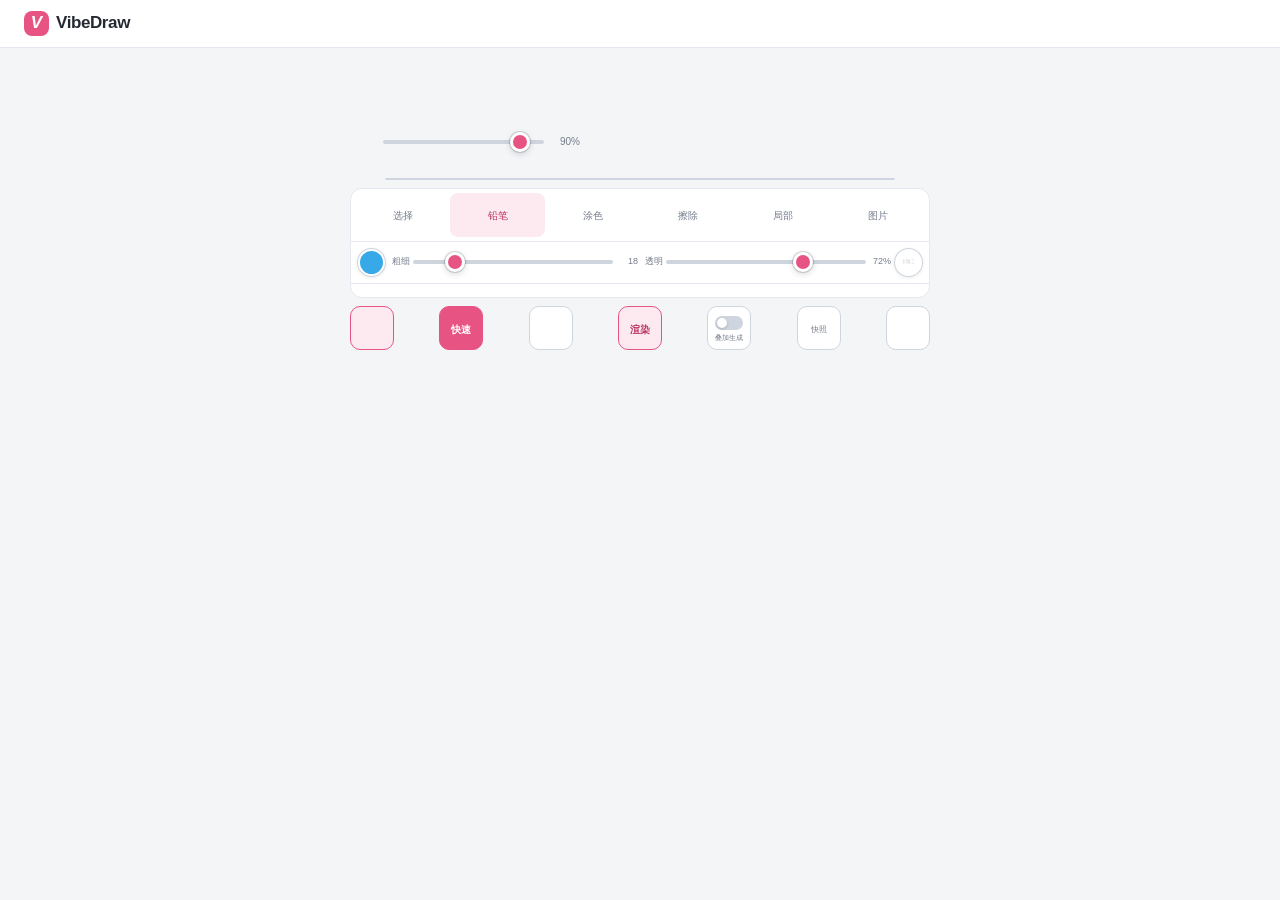
==== index.html @ f82d2ddd "Initial open source VibeDraw release" ====
<!doctype html>
<html lang="zh-CN" data-theme="light">
<head>
  <meta charset="utf-8">
  <meta name="viewport" content="width=device-width, initial-scale=1, viewport-fit=cover">
  <meta name="theme-color" content="#f4f5f7">
  <title>VibeDraw</title>
  <link rel="icon" href="data:,">
  <link rel="stylesheet" href="/__hermit/icons/fontawesome/css/all.min.css">
  <link rel="stylesheet" href="./styles/tokens.css">
  <link rel="stylesheet" href="./styles/base.css">
  <link rel="stylesheet" href="./styles/editor.css">
  <link rel="stylesheet" href="./styles/components.css">
</head>
<body>
  <svg class="filter-definitions" width="0" height="0" aria-hidden="true"><filter id="vibedraw-sharpen" x="-10%" y="-10%" width="120%" height="120%" color-interpolation-filters="sRGB"><feConvolveMatrix id="vibedraw-sharpen-matrix" order="3" kernelMatrix="0 0 0 0 1 0 0 0 0" divisor="1" preserveAlpha="true"></feConvolveMatrix></filter></svg>
  <div class="app-shell">
    <header class="topbar">
      <div class="brand"><span class="brand-mark">V</span><strong>VibeDraw</strong><small id="app-version"></small></div>
      <button class="icon-button" id="open-menu" type="button" aria-haspopup="true" aria-expanded="false" aria-controls="app-menu" data-zh="打开菜单" data-en="Open menu" data-i18n-attr="aria-label"><i class="fa-solid fa-bars" aria-hidden="true"></i></button>
      <div class="app-menu" id="app-menu" hidden>
        <button data-menu="new"><i class="fa-solid fa-plus"></i><span data-zh="新建作品" data-en="New artwork">新建作品</span></button>
        <div class="menu-divider"></div>
        <button data-menu="history"><i class="fa-solid fa-clock-rotate-left"></i><span data-zh="历史作品" data-en="Your artwork">历史作品</span><span class="menu-count" id="history-count">0</span></button>
        <button data-menu="models"><i class="fa-solid fa-cubes"></i><span data-zh="模型配置" data-en="Models">模型配置</span></button>
        <button data-menu="preferences"><i class="fa-solid fa-sliders"></i><span data-zh="软件设置" data-en="Preferences">软件设置</span></button>
        <div class="menu-divider"></div>
        <button data-menu="help"><i class="fa-solid fa-circle-question"></i><span data-zh="使用说明" data-en="How to draw">使用说明</span></button>
        <button data-menu="about"><i class="fa-solid fa-circle-info"></i><span data-zh="软件信息" data-en="About VibeDraw">软件信息</span></button>
      </div>
    </header>
    <main class="workspace">
      <div class="work-heading">
        <button class="work-name" id="rename-work"><span id="work-title"></span><i class="fa-solid fa-pen" aria-hidden="true"></i></button>
        <span class="save-state" id="save-state" role="status"></span>
        <button class="icon-button" id="work-settings" data-zh="作品设置" data-en="Artwork settings" data-i18n-attr="aria-label"><i class="fa-solid fa-gear"></i></button>
      </div>
      <section class="prompt-panel">
        <div class="prompt-readonly" id="prompt-display" role="text" tabindex="0" data-zh="画面描述，在作品设置中编辑" data-en="Image description, edit in Artwork settings" data-i18n-attr="aria-label"></div>
      </section>
      <section class="canvas-area" aria-label="Canvas">
        <div class="canvas-bar">
          <div class="result-opacity-control">
            <button class="result-visibility" id="result-visibility" type="button" aria-pressed="true" data-zh="隐藏成图" data-en="Hide result" data-i18n-attr="aria-label" data-help-zh="显示或隐藏 AI 成图层，不影响画布元素。" data-help-en="Show or hide the AI result layer without changing canvas elements."><i class="fa-solid fa-eye" aria-hidden="true"></i></button>
            <label for="result-opacity"><span class="sr-only" id="opacity-target-label">成图透明度</span><input id="result-opacity" type="range" min="0" max="100" value="90"><output id="result-opacity-value">90%</output></label>
          </div>
          <div class="canvas-actions">
            <button class="icon-button" id="canvas-fullscreen" aria-pressed="false" data-zh="全屏画布" data-en="Fullscreen canvas" data-i18n-attr="aria-label" data-help-zh="切换画布全屏，获得更大的绘制与选择空间。" data-help-en="Toggle fullscreen canvas for more drawing and selection space."><i class="fa-solid fa-expand"></i></button>
            <button class="icon-button" id="color-adjust" aria-expanded="false" aria-controls="color-adjust-panel" data-zh="调色" data-en="Color adjustments" data-i18n-attr="aria-label" data-help-zh="展开调色面板，实时调整成图的显示效果。" data-help-en="Open color adjustments to tune the displayed result live."><i class="fa-solid fa-palette"></i></button>
            <button class="icon-button" id="undo" disabled data-zh="撤销" data-en="Undo" data-i18n-attr="aria-label" data-help-zh="撤销上一步画布编辑。" data-help-en="Undo the previous canvas edit."><i class="fa-solid fa-rotate-left"></i></button>
            <button class="icon-button" id="redo" disabled data-zh="重做" data-en="Redo" data-i18n-attr="aria-label" data-help-zh="恢复刚刚撤销的画布编辑。" data-help-en="Restore the most recently undone canvas edit."><i class="fa-solid fa-rotate-right"></i></button>
            <button class="icon-button" id="clear-canvas" data-zh="清空草稿" data-en="Clear sketch" data-i18n-attr="aria-label" data-help-zh="删除全部画布元素，AI 成图会保留。" data-help-en="Remove all canvas elements while keeping the AI result."><i class="fa-regular fa-trash-can"></i></button>
          </div>
        </div>
        <p class="action-help canvas-action-help" id="canvas-action-help" aria-live="polite"></p>
        <div class="stage-section"><div class="stage-frame" id="stage-frame">
          <div class="stage-background" id="stage-background"></div>
          <img id="result-image" class="result-image" alt="AI result" hidden>
          <img id="result-glow-image" class="result-image result-glow-image" alt="" aria-hidden="true" hidden>
          <canvas id="draft-canvas" class="draft-canvas" width="768" height="768" aria-label="Drawing canvas"></canvas>
          <canvas id="selection-canvas" class="selection-canvas" width="768" height="768" aria-hidden="true"></canvas>
          <div class="stage-empty" id="stage-empty"><i class="fa-solid fa-pen-nib"></i><strong data-zh="从一笔开始" data-en="Start with a stroke">从一笔开始</strong><span data-zh="简单的线条，也有无限可能" data-en="A simple shape. Endless possibilities.">简单的线条，也有无限可能</span></div>
          <div class="stage-busy" id="stage-busy" hidden><span class="spinner"></span><span id="busy-label"></span><button id="cancel-generation" data-zh="停止等待" data-en="Dismiss">停止等待</button></div>
        </div></div>
        <div class="color-adjust-panel" id="color-adjust-panel" hidden>
          <label class="color-adjust-item"><span><span data-zh="亮度" data-en="Brightness">亮度</span><output data-adjust-output="resultBrightness">100%</output></span><input data-adjust="resultBrightness" type="range" min="40" max="180" value="100" data-suffix="%"></label>
          <label class="color-adjust-item"><span><span data-zh="对比度" data-en="Contrast">对比度</span><output data-adjust-output="resultContrast">100%</output></span><input data-adjust="resultContrast" type="range" min="40" max="180" value="100" data-suffix="%"></label>
          <label class="color-adjust-item"><span><span data-zh="饱和度" data-en="Saturation">饱和度</span><output data-adjust-output="resultSaturation">100%</output></span><input data-adjust="resultSaturation" type="range" min="0" max="220" value="100" data-suffix="%"></label>
          <label class="color-adjust-item"><span><span data-zh="色相" data-en="Hue">色相</span><output data-adjust-output="resultHue">0°</output></span><input data-adjust="resultHue" type="range" min="-180" max="180" value="0" data-suffix="°"></label>
          <label class="color-adjust-item"><span><span data-zh="梦幻辉光" data-en="Dream glow">梦幻辉光</span><output data-adjust-output="resultGlow">0%</output></span><input data-adjust="resultGlow" type="range" min="0" max="100" value="0" data-suffix="%"></label>
          <label class="color-adjust-item"><span><span data-zh="清晰度" data-en="Sharpness">清晰度</span><output data-adjust-output="resultClarity">0%</output></span><input data-adjust="resultClarity" type="range" min="0" max="100" value="0" data-suffix="%"></label>
          <div class="color-adjust-actions"><button class="icon-button color-adjust-close" id="color-adjust-close" type="button" data-zh="关闭调色面板" data-en="Close color adjustments" data-i18n-attr="aria-label"><i class="fa-solid fa-xmark" aria-hidden="true"></i></button><button class="button button-secondary color-adjust-effect" id="color-adjust-enabled" type="button" aria-pressed="true"><i class="fa-solid fa-wand-magic-sparkles" aria-hidden="true"></i><span data-zh="效果开" data-en="Effects on">效果开</span></button><button class="button button-secondary" id="color-adjust-reset" type="button" data-zh="重置" data-en="Reset">重置</button><button class="button button-secondary" id="color-adjust-default" type="button" data-zh="设为默认" data-en="Set as default">设为默认</button></div>
        </div>
      </section>
      <div class="fullscreen-bottom" id="fullscreen-bottom">
      <button class="fullscreen-tools-toggle" id="fullscreen-tools-toggle" type="button" aria-expanded="true" data-zh="收起底部工具" data-en="Collapse bottom tools" data-i18n-attr="aria-label"><i class="fa-solid fa-caret-down" aria-hidden="true"></i></button>
      <section class="drawing-dock">
        <nav class="tool-group" aria-label="Drawing tools">
          <button class="tool-button" data-tool="select" data-help-zh="选择、框选、移动、缩放或组合画布对象。" data-help-en="Select, marquee, move, resize, or group canvas objects."><i class="fa-solid fa-arrow-pointer"></i><span data-zh="选择" data-en="Select">选择</span></button>
          <button class="tool-button is-active" data-tool="pencil" data-help-zh="用细线勾勒轮廓，可调整粗细与透明度。" data-help-en="Sketch outlines with adjustable size and opacity."><i class="fa-solid fa-pencil"></i><span data-zh="铅笔" data-en="Pencil">铅笔</span></button>
          <button class="tool-button" data-tool="brush" data-help-zh="铺设色块，可调整粗细、颜色与透明度。" data-help-en="Paint color areas with adjustable size, color, and opacity."><i class="fa-solid fa-paintbrush"></i><span data-zh="涂色" data-en="Brush">涂色</span></button>
          <button class="tool-button" data-tool="eraser" data-help-zh="擦除笔画或图片上的画布元素内容。" data-help-en="Erase content from editable canvas elements."><i class="fa-solid fa-eraser"></i><span data-zh="擦除" data-en="Eraser">擦除</span></button>
          <button class="tool-button" data-tool="mask" data-help-zh="标记希望模型局部重绘的区域。" data-help-en="Mark an area for supported models to repaint."><i class="fa-solid fa-mask-face"></i><span data-zh="局部" data-en="Mask">局部</span></button>
          <button class="tool-button" id="add-image" data-help-zh="导入一张图片作为可移动、可缩放的画布元素。" data-help-en="Import an image as a movable and resizable canvas element."><i class="fa-regular fa-image"></i><span data-zh="图片" data-en="Image">图片</span></button>
        </nav>
        <div class="tool-options" id="tool-options">
          <div class="draw-options" id="draw-options">
            <button class="color-control color-button" id="stroke-color" type="button" data-zh="画笔颜色" data-en="Stroke color" data-i18n-attr="aria-label" data-help-zh="设置铅笔或涂色工具的颜色与透明度。" data-help-en="Set the pencil or brush color and opacity."></button>
            <div class="stroke-controls"><label class="stroke-control"><span id="size-label" data-zh="粗细" data-en="Size">粗细</span><input id="brush-size" type="range" min="1" max="96" value="18"><output id="brush-size-value">18</output></label><label class="stroke-control" id="stroke-opacity-control"><span data-zh="透明" data-en="Opacity">透明</span><input id="stroke-opacity" type="range" min="5" max="100" value="72"><output id="stroke-opacity-value">72%</output></label></div>
            <button class="color-control color-button bg-control" id="background-color" type="button" data-zh="画布底色" data-en="Canvas background" data-i18n-attr="aria-label" data-help-zh="设置画布与模型参考图使用的真实背景色。" data-help-en="Set the solid background used by the canvas and model reference."><span aria-hidden="true">BG</span></button>
          </div>
          <div id="selection-options" class="selection-options" hidden><span id="selection-hint"></span><div id="selection-actions" hidden>
            <button class="selection-color-button" id="selection-color" data-zh="改变所选笔画颜色" data-en="Recolor selected strokes" data-i18n-attr="aria-label" data-help-zh="统一修改所选笔画的颜色与透明度。" data-help-en="Apply one color and opacity to all selected strokes."><span class="selection-color-swatch" aria-hidden="true"></span><span id="selection-color-label">变色</span></button>
            <button class="icon-button" id="group-selected" data-zh="成组" data-en="Group" data-i18n-attr="aria-label" data-help-zh="把所选对象组成一个可整体选择的组。" data-help-en="Group selected objects so they can be selected together."><i class="fa-solid fa-object-group"></i></button>
            <button class="icon-button" id="ungroup-selected" data-zh="取消成组" data-en="Ungroup" data-i18n-attr="aria-label" data-help-zh="解除所选对象的成组关系。" data-help-en="Remove grouping from the selected objects."><i class="fa-solid fa-object-ungroup"></i></button>
            <button class="icon-button" id="scale-down" data-zh="缩小" data-en="Shrink" data-i18n-attr="aria-label" data-help-zh="等比缩小所选对象。" data-help-en="Scale the selected objects down proportionally."><i class="fa-solid fa-minus"></i></button>
            <button class="icon-button" id="scale-up" data-zh="放大" data-en="Enlarge" data-i18n-attr="aria-label" data-help-zh="等比放大所选对象。" data-help-en="Scale the selected objects up proportionally."><i class="fa-solid fa-plus"></i></button>
            <button class="icon-button" id="layer-down" data-zh="下移一层" data-en="Send backward" data-i18n-attr="aria-label" data-help-zh="把单个所选对象下移一层。" data-help-en="Send the selected object back by one layer."><i class="fa-solid fa-arrow-down"></i></button>
            <button class="icon-button" id="layer-up" data-zh="上移一层" data-en="Bring forward" data-i18n-attr="aria-label" data-help-zh="把单个所选对象上移一层。" data-help-en="Bring the selected object forward by one layer."><i class="fa-solid fa-arrow-up"></i></button>
            <button class="icon-button" id="duplicate-selected" data-zh="复制对象" data-en="Duplicate" data-i18n-attr="aria-label" data-help-zh="复制所选对象并轻微错开位置。" data-help-en="Duplicate selected objects with a small offset."><i class="fa-regular fa-copy"></i></button>
            <button class="icon-button danger" id="delete-selected" data-zh="删除对象" data-en="Delete object" data-i18n-attr="aria-label" data-help-zh="删除当前所选对象。" data-help-en="Delete the selected objects."><i class="fa-regular fa-trash-can"></i></button>
          </div></div>
        </div>
        <p class="action-help tool-action-help" id="tool-action-help" aria-live="polite"></p>
      </section>
      <div class="generation-row">
        <button class="auto-button" id="auto-toggle" aria-pressed="true" data-help-zh="切换落笔停止后是否自动调用快速模型。" data-help-en="Toggle automatic Fast generation after drawing stops."><i class="fa-solid fa-bolt"></i><span></span></button>
        <button class="generation-button generation-quick" id="generate-quick" data-help-zh="用实时模型根据当前参考画面生成快速预览。" data-help-en="Generate a quick preview from the current reference with the realtime model."><i class="fa-solid fa-wand-magic-sparkles"></i><span data-zh="快速" data-en="Fast">快速</span></button>
        <button class="icon-button seed-random-button" id="seed-lock" type="button" data-zh="更换随机数并快速生成" data-en="Roll a new seed and generate fast" data-i18n-attr="aria-label" data-help-zh="更换并锁定随机数，然后立即执行一次快速生成。" data-help-en="Roll and lock a new seed, then run Fast immediately."><i class="fa-solid fa-dice" aria-hidden="true"></i><span id="seed-value"></span></button>
        <button class="generation-button generation-quality" id="generate-quality" data-help-zh="把当前实际画布交给高质量模型，渲染 1024 × 1024 大图。" data-help-en="Send the visible canvas to the high-quality model for a 1024 × 1024 render."><i class="fa-regular fa-gem"></i><span data-zh="渲染" data-en="Render">渲染</span></button>
        <button class="overlay-generate-button" id="overlay-toggle" type="button" role="switch" aria-checked="false" data-zh="切换叠加生成" data-en="Toggle overlay generation" data-i18n-attr="aria-label" data-help-zh="切换成图在元素下方叠加并参与下一次参考。" data-help-en="Toggle placing the result below elements and including it in the next reference."><span class="mini-switch" aria-hidden="true"></span><span data-zh="叠加生成" data-en="Overlay">叠加生成</span></button>
        <button class="snapshot-button" id="snapshot-canvas" type="button" data-zh="把当前显示画面复制为可编辑图片" data-en="Copy the visible canvas as an editable image" data-i18n-attr="aria-label" data-help-zh="把当前实际显示效果压平为一个可编辑图片元素。" data-help-en="Flatten the current visible canvas into one editable image element."><i class="fa-solid fa-camera" aria-hidden="true"></i><span data-zh="快照" data-en="Snapshot">快照</span></button>
        <button class="icon-button export-button" id="export-image" data-zh="下载当前画布" data-en="Download visible canvas" data-i18n-attr="aria-label" data-help-zh="直接下载当前画布实际显示效果，不单独导出 AI 成图。" data-help-en="Download the visible canvas exactly as shown, not the AI result alone."><i class="fa-solid fa-download"></i></button>
      </div>
      <p class="status-line" id="status-line" role="status"></p>
      </div>
      <input id="fallback-file" type="file" accept="image/png,image/jpeg,image/webp" hidden>
    </main>
  </div>
  <div class="modal-layer" id="modal-layer" hidden><div class="modal-backdrop" data-close-modal></div><section class="modal-sheet" role="dialog" aria-modal="true" aria-labelledby="modal-title" tabindex="-1"><div class="sheet-handle"></div><header class="modal-header"><div><span class="eyebrow" id="modal-eyebrow"></span><h2 id="modal-title"></h2></div><button class="icon-button" data-close-modal data-zh="关闭" data-en="Close" data-i18n-attr="aria-label"><i class="fa-solid fa-xmark"></i></button></header><div class="modal-content" id="modal-content"></div><footer class="modal-actions" id="modal-actions" hidden></footer></section></div>
  <div class="modal-layer confirm-layer" id="confirm-layer" hidden><div class="modal-backdrop"></div><section class="modal-sheet centered" role="alertdialog" aria-modal="true" aria-labelledby="confirm-title" tabindex="-1"><header class="modal-header"><h2 id="confirm-title"></h2></header><div class="modal-content"><p id="confirm-message"></p><div class="button-row"><button class="button button-secondary" id="confirm-cancel"></button><button class="button button-primary" id="confirm-ok"></button></div></div></section></div>
  <section class="render-preview" id="render-preview" role="dialog" aria-modal="true" aria-labelledby="render-preview-title" hidden>
    <header class="render-preview-header"><div><strong id="render-preview-title" data-zh="高清渲染" data-en="High-resolution render">高清渲染</strong><small id="render-preview-meta">1024 × 1024</small></div><div><button class="icon-button" id="render-preview-download" data-zh="下载渲染大图" data-en="Download render" data-i18n-attr="aria-label"><i class="fa-solid fa-download"></i></button><button class="icon-button" id="render-preview-close" data-zh="关闭预览" data-en="Close preview" data-i18n-attr="aria-label"><i class="fa-solid fa-xmark"></i></button></div></header>
    <div class="render-preview-stage" id="render-preview-stage"><img id="render-preview-image" alt="High-resolution AI render" draggable="false"></div>
    <footer class="render-preview-footer"><span id="render-preview-zoom">100%</span><span data-zh="双指缩放 · 单指拖动" data-en="Pinch to zoom · drag to pan">双指缩放 · 单指拖动</span></footer>
  </section>
  <div class="toast-stack" id="toast-stack" aria-live="polite"></div>
  <script src="./app/core/namespace.js"></script><script src="./app/core/utils.js"></script><script src="./app/core/i18n.js"></script>
  <script src="./app/platform/hermit.js"></script><script src="./app/services/assets.js"></script><script src="./app/services/store.js"></script><script src="./app/services/providers.js"></script><script src="./app/services/image-engine.js"></script>
  <script src="./app/components/ui.js"></script><script src="./app/components/canvas.js"></script><script src="./app/components/render-preview.js"></script><script src="./app/components/settings.js"></script><script src="./app/components/gallery.js"></script>
  <script src="./app/features/editor.js"></script><script src="./app/features/self-test.js"></script><script src="./app/app.js"></script>
</body>
</html>
---- styles/tokens.css ----
:root {
 color-scheme: light; --ink:#252932; --muted:#747c8a; --paper:#f4f5f7; --surface:#fff; --surface-strong:#fff;
 --line:#e5e8ee; --line-strong:#cfd5df; --accent:#e75483; --accent-deep:#ba3260; --accent-soft:#fceaf0;
 --violet:#705ed7; --violet-soft:#efecfc; --green:#21836a; --danger:#c84353;
 --shadow:0 10px 30px rgba(37,41,50,.07); --radius-sm:8px; --radius-md:12px; --radius-lg:18px; --fullscreen-fade:255,255,255;
 --safe-top:env(safe-area-inset-top,0px); --safe-bottom:env(safe-area-inset-bottom,0px);
}
:root[data-theme="dark"] {
 color-scheme:dark; --ink:#eff1f5; --muted:#9ca6b6; --paper:#17191d; --surface:#22252b; --surface-strong:#292d34;
 --line:#363b45; --line-strong:#505969; --accent:#f278a2; --accent-deep:#ffb0ce; --accent-soft:#442b38;
 --violet:#a496f3; --violet-soft:#342d50; --green:#70cfb2; --danger:#ff8792; --shadow:0 10px 30px rgba(0,0,0,.22); --fullscreen-fade:23,25,29;
}
---- styles/base.css ----
*{box-sizing:border-box}html,body{min-height:100%}html{background:var(--paper);-webkit-text-size-adjust:100%}
body{margin:0;background:var(--paper);color:var(--ink);font:13px/1.45 -apple-system,BlinkMacSystemFont,"Segoe UI","PingFang SC","Microsoft YaHei",sans-serif;-webkit-font-smoothing:antialiased;overscroll-behavior:none}
.filter-definitions{position:absolute;width:0;height:0;overflow:hidden;pointer-events:none}
button,input,textarea,select{font:inherit}button{color:inherit;cursor:pointer}button,label,input,textarea,select{-webkit-tap-highlight-color:transparent}
button:focus,input:focus,textarea:focus,select:focus{outline:none}
body.keyboard-focus button:focus,body.keyboard-focus input:focus,body.keyboard-focus textarea:focus,body.keyboard-focus select:focus{outline:2px solid var(--line-strong);outline-offset:2px}
button:disabled{opacity:.35;cursor:default}[hidden]{display:none!important}
button i{pointer-events:none}
input[type=range]{-webkit-appearance:none;appearance:none;accent-color:var(--accent);min-width:0;height:28px;padding:0;background:transparent;cursor:pointer}
input[type=range]::-webkit-slider-runnable-track{height:4px;border:0;border-radius:999px;background:var(--line-strong)}
input[type=range]::-webkit-slider-thumb{-webkit-appearance:none;appearance:none;width:20px;height:20px;margin-top:-8px;border:3px solid var(--surface);border-radius:50%;background:var(--accent);box-shadow:0 0 0 1px rgba(37,41,50,.18),0 2px 6px rgba(37,41,50,.18)}
input[type=range]::-moz-range-track{height:4px;border:0;border-radius:999px;background:var(--line-strong)}
input[type=range]::-moz-range-thumb{width:16px;height:16px;border:3px solid var(--surface);border-radius:50%;background:var(--accent);box-shadow:0 0 0 1px rgba(37,41,50,.18)}
.sr-only{position:absolute;width:1px;height:1px;overflow:hidden;clip:rect(0,0,0,0)}
.topbar{height:calc(48px + var(--safe-top));padding:var(--safe-top) 12px 0;display:flex;align-items:center;justify-content:space-between;position:relative;z-index:40;border-bottom:1px solid var(--line);background:var(--surface)}
.brand{display:flex;align-items:center;min-width:0}.brand strong{font-size:17px;letter-spacing:-.4px;font-weight:750}.brand small{font-size:10px;color:var(--muted);margin:3px 0 0 7px;font-variant-numeric:tabular-nums}
.brand-mark{display:grid;place-items:center;width:25px;height:25px;margin-right:7px;border-radius:8px;color:#fff;background:var(--accent);font-weight:800;font-size:17px;font-style:italic}
.icon-button{width:36px;height:36px;flex:0 0 36px;padding:0;border:0;border-radius:var(--radius-sm);display:inline-grid;place-items:center;background:transparent;color:var(--muted);font-size:14px}
.icon-button:active,.icon-button.is-active{background:var(--accent-soft);color:var(--accent-deep)}.icon-button.danger{color:var(--danger)}
.workspace{width:100%;max-width:600px;margin:auto;padding:6px 10px calc(12px + var(--safe-bottom))}
.button{min-height:40px;padding:8px 14px;border:1px solid transparent;border-radius:10px;display:inline-flex;align-items:center;justify-content:center;font-size:13px;font-weight:600;line-height:1.3}
.button i{margin-right:6px}.button-primary{background:var(--accent);color:#fff}.button-secondary{background:var(--surface);border-color:var(--line-strong);color:var(--ink)}.button-quality{background:var(--violet-soft);color:var(--violet)}
.button-danger{background:var(--danger);color:#fff}.button:active{filter:brightness(.95)}
.segmented{display:flex;padding:3px;background:var(--paper);border:1px solid var(--line);border-radius:10px}
.segmented button{flex:1;min-height:30px;border:0;border-radius:7px;background:transparent;color:var(--muted);padding:3px 10px;font-size:12px}
.segmented button.is-active{background:var(--surface-strong);color:var(--ink);box-shadow:0 1px 4px rgba(0,0,0,.07);font-weight:650}
.app-menu{position:absolute;right:10px;top:calc(46px + var(--safe-top));width:214px;padding:6px;border:1px solid var(--line);border-radius:14px;background:var(--surface-strong);box-shadow:0 12px 40px rgba(0,0,0,.17)}
.app-menu button{display:flex;align-items:center;width:100%;height:42px;padding:0 10px;background:transparent;border:0;border-radius:8px;text-align:left;font-size:13px}
.app-menu button:active,.app-menu button:focus{background:var(--paper)}.app-menu i{width:26px;color:var(--muted)}.menu-divider{height:1px;background:var(--line);margin:4px 8px}.menu-count{margin-left:auto;color:var(--muted);font-size:11px}
.status-line{min-height:18px;margin:7px 2px 0;color:var(--muted);font-size:11px;text-align:center}
@media(min-width:760px){.topbar{padding-left:24px;padding-right:24px}.workspace{padding-top:10px}}
@media(prefers-reduced-motion:reduce){*,*::before,*::after{animation:none!important;scroll-behavior:auto!important}}
---- styles/editor.css ----
.work-heading{display:flex;align-items:center;height:34px}.work-name{display:flex;align-items:center;flex:1;min-width:0;max-width:none;overflow:hidden;margin-right:7px;padding:4px 0;border:0;background:transparent;text-align:left;font-size:12px;font-weight:600}
.work-name span{display:block;flex:1;min-width:0;overflow:hidden;text-overflow:ellipsis;white-space:nowrap}.work-name i{flex:0 0 auto;margin-left:6px;font-size:9px;color:var(--muted)}.save-state{margin-left:auto;color:var(--muted);font-size:10px;white-space:nowrap;padding:0 3px}
.work-heading .icon-button{height:32px;width:30px;flex-basis:30px;font-size:12px}
.prompt-panel{display:flex;align-items:center;height:26px;margin:0 0 6px;padding:0;border:0;background:transparent}
.prompt-readonly{display:block;width:100%;min-width:0;overflow-x:auto;overflow-y:hidden;white-space:nowrap;color:var(--ink);font-size:11px;line-height:26px;touch-action:pan-x;-webkit-overflow-scrolling:touch;scrollbar-width:none;outline:none}.prompt-readonly::-webkit-scrollbar{display:none}.prompt-readonly.is-placeholder{color:var(--muted)}
.canvas-bar{display:flex;align-items:center;justify-content:space-between;min-height:36px;margin-bottom:5px}
.action-help{min-height:14px;margin:0;color:var(--muted);font-size:9px;line-height:14px;text-align:center}.canvas-action-help{margin:-4px 2px 3px}.tool-action-help{padding:1px 7px 4px;border-top:1px solid var(--line)}
.result-opacity-control{display:flex;align-items:center;flex:1;min-width:0;max-width:230px;height:32px;color:var(--muted)}.result-visibility{flex:0 0 28px;width:28px;height:28px;padding:0;border:0;border-radius:8px;background:transparent;color:var(--accent-deep);font-size:11px}.result-visibility[aria-pressed=false]{color:var(--muted)}.result-visibility:disabled{color:var(--line-strong)}.result-opacity-control label{display:flex;align-items:center;flex:1;min-width:0}.result-opacity-control input{flex:1;min-width:48px;margin:0 5px}.result-opacity-control output{flex:0 0 31px;font-size:10px;text-align:right;font-variant-numeric:tabular-nums}.canvas-actions{display:flex;flex:0 0 auto;margin-left:8px}.canvas-actions .icon-button{height:30px;width:31px;flex-basis:31px;font-size:12px}
.stage-section{display:flex;justify-content:center}.stage-frame{position:relative;width:100%;max-width:510px;overflow:hidden;isolation:isolate;border:1px solid var(--line-strong);border-radius:12px;background:#fff;touch-action:none}
.stage-background,.draft-canvas,.result-image,.selection-canvas{position:absolute;left:0;top:0;width:100%;height:100%}.stage-background{z-index:0}.draft-canvas{z-index:2;touch-action:none}.selection-canvas{z-index:3;pointer-events:none}.result-image{z-index:4;object-fit:contain;pointer-events:none;touch-action:none}.result-glow-image{z-index:5;mix-blend-mode:screen;pointer-events:none;touch-action:none}
.stage-empty{position:absolute;left:0;right:0;top:0;bottom:0;z-index:1;display:flex;flex-direction:column;align-items:center;justify-content:center;color:#929ba9;pointer-events:none;text-align:center}
.stage-empty i{font-size:25px;margin-bottom:10px;color:#c4cbd6}.stage-empty strong{font-size:14px;font-weight:550}.stage-empty span{font-size:11px;margin-top:4px}
.stage-busy{position:absolute;z-index:7;left:8px;right:8px;bottom:8px;display:flex;align-items:center;min-height:34px;padding:6px 9px;background:var(--surface-strong);color:var(--ink);border:1px solid var(--line);border-radius:9px;font-size:11px;box-shadow:var(--shadow);pointer-events:none}
.stage-busy button{margin-left:auto;border:0;padding:3px 4px;background:transparent;color:var(--accent-deep);font-size:11px;pointer-events:auto}
.spinner{flex:0 0 13px;height:13px;margin-right:7px;border:2px solid var(--line-strong);border-top-color:var(--accent);border-radius:50%;animation:spin .8s linear infinite}@keyframes spin{to{transform:rotate(360deg)}}
.color-adjust-panel{display:grid;grid-template-columns:repeat(2,minmax(0,1fr));gap:5px 10px;margin-top:6px;padding:7px 9px;border:1px solid var(--line);border-radius:10px;background:var(--surface)}.color-adjust-panel[hidden]{display:none}.color-adjust-item{display:block;min-width:0;transition:opacity .12s ease}.color-adjust-panel.effects-disabled .color-adjust-item{opacity:.46}.color-adjust-item>span{display:flex;align-items:center;justify-content:space-between;color:var(--muted);font-size:9px;line-height:14px}.color-adjust-item output{margin-left:5px;font-variant-numeric:tabular-nums}.color-adjust-item input{display:block;width:100%;height:24px;margin:0}.color-adjust-actions{grid-column:1/-1;display:flex;align-items:center;justify-content:flex-end;padding-top:2px}.color-adjust-actions .button{min-height:30px;padding:4px 8px;font-size:10px}.color-adjust-actions>*+*{margin-left:5px}.color-adjust-close{width:30px;height:30px;margin-right:auto}.color-adjust-effect i{margin-right:4px}.color-adjust-effect[aria-pressed=true]{border-color:var(--accent);background:var(--accent-soft);color:var(--accent-deep)}
.drawing-dock{margin-top:8px;border:1px solid var(--line);border-radius:12px;background:var(--surface);overflow:hidden}
.tool-group{display:grid;grid-template-columns:repeat(6,minmax(0,1fr));padding:4px}
.tool-button{min-width:0;height:44px;padding:4px 0;display:flex;flex-direction:column;align-items:center;justify-content:center;border:0;border-radius:8px;color:var(--muted);background:transparent}
.tool-button i{font-size:15px}.tool-button span{font-size:10px;margin-top:3px}.tool-button.is-active{background:var(--accent-soft);color:var(--accent-deep)}
.tool-options{border-top:1px solid var(--line);padding:3px 7px;min-height:42px}.draw-options{display:flex;align-items:center;min-height:34px}
.color-control{flex:0 0 27px;width:27px;height:27px;padding:0;border:2px solid var(--surface);border-radius:50%;background:#38a9e8;box-shadow:0 0 0 1px var(--line-strong),0 1px 4px rgba(37,41,50,.14)}
.color-control:active{transform:scale(.94)}.bg-control{display:grid;place-items:center;flex-basis:27px;margin-left:4px;background:#fff}
.bg-control span{display:block;color:#111;font-size:8px;font-weight:400;line-height:1;letter-spacing:-.1px;-webkit-text-stroke:.7px rgba(255,255,255,.96);text-shadow:-1px 0 #fff,1px 0 #fff,0 -1px #fff,0 1px #fff;pointer-events:none}
.stroke-controls{display:grid;grid-template-columns:minmax(0,1fr) minmax(0,1fr);gap:7px;align-items:center;flex:1;min-width:0;margin-left:7px}.stroke-control{display:flex;align-items:center;min-width:0}.stroke-control span{flex:0 0 auto;font-size:9px;color:var(--muted);white-space:nowrap;margin-right:3px}.stroke-control input{width:100%;height:24px;min-width:24px;margin:0}.stroke-control output{flex:0 0 25px;font-size:9px;text-align:right;color:var(--muted)}.selection-options{display:flex;align-items:center;justify-content:center;min-height:34px}.selection-options>span{color:var(--muted);font-size:11px}.selection-options>div{display:flex;width:100%;align-items:center;justify-content:space-between}.selection-color-button{display:flex;align-items:center;justify-content:center;flex:0 0 47px;height:28px;padding:0 5px;border:1px solid var(--line-strong);border-radius:8px;background:var(--surface-strong);color:var(--ink);font-size:9px}.selection-color-swatch{box-sizing:border-box;flex:0 0 12px;width:12px;min-width:12px;max-width:12px;height:12px;min-height:12px;max-height:12px;margin-right:3px;border:2px solid var(--surface);border-radius:999px;background:#38a9e8;box-shadow:0 0 0 1px var(--line-strong)}.selection-color-button:disabled .selection-color-swatch{background:var(--line-strong)!important;background-image:none!important}.selection-options .icon-button{width:30px;height:34px;flex-basis:30px}
.generation-row{display:flex;align-items:center;justify-content:space-between;margin-top:8px}
.fullscreen-tools-toggle{display:none}
.auto-button,.generation-button{box-sizing:border-box;width:44px;height:44px;flex:0 0 44px;padding:3px 0;border:1px solid var(--line-strong);border-radius:10px;background:var(--surface);display:flex;flex-direction:column;align-items:center;justify-content:center;line-height:1}.auto-button{color:#b7bdc7}.auto-button i{font-size:12px;margin-bottom:3px}.auto-button span{font-size:8px;color:var(--muted)}.auto-button[aria-pressed=true]{color:var(--accent-deep);border-color:var(--accent);background:var(--accent-soft)}.auto-button[aria-pressed=true] span{color:var(--accent-deep)}
.generation-button{font-weight:650}.generation-button i{font-size:13px;margin-bottom:4px}.generation-button span{font-size:10px}.generation-quick{border-color:var(--accent);background:var(--accent);color:#fff}.generation-quality{border-color:var(--accent);background:var(--accent-soft);color:var(--accent-deep)}.generation-button:disabled{opacity:.48}
.seed-random-button,.overlay-generate-button,.snapshot-button,.export-button{box-sizing:border-box;width:44px;height:44px;flex:0 0 44px;background:var(--surface);border:1px solid var(--line-strong);border-radius:10px}.seed-random-button,.overlay-generate-button,.snapshot-button{display:flex;flex-direction:column;align-items:center;justify-content:center;line-height:1}.seed-random-button{color:var(--accent-deep)}.seed-random-button i,.snapshot-button i{font-size:13px}.seed-random-button span{margin-top:3px;font-size:8px;font-variant-numeric:tabular-nums}.seed-random-button.is-unlocked{color:var(--muted)}.overlay-generate-button,.snapshot-button{padding:2px 0;color:var(--muted)}.overlay-generate-button>span:last-child,.snapshot-button>span{margin-top:4px;font-size:7px;white-space:nowrap}.snapshot-button>span{font-size:8px}.mini-switch{position:relative;display:block;width:28px;height:14px;border-radius:999px;background:var(--line-strong);transition:background .16s ease}.mini-switch:after{content:"";position:absolute;left:2px;top:2px;width:10px;height:10px;border-radius:50%;background:#fff;box-shadow:0 1px 3px rgba(0,0,0,.2);transition:transform .16s ease}.overlay-generate-button[aria-checked=true]{border-color:var(--accent);background:var(--accent-soft);color:var(--accent-deep)}.overlay-generate-button[aria-checked=true] .mini-switch{background:var(--accent)}.overlay-generate-button[aria-checked=true] .mini-switch:after{transform:translateX(14px)}
body.canvas-fullscreen{overflow:hidden;touch-action:none}body.canvas-fullscreen .canvas-area{position:fixed;left:0;right:0;top:0;bottom:0;z-index:120;margin:0;background:var(--paper);overflow:hidden}body.canvas-fullscreen .stage-section{position:absolute;left:0;right:0;top:0;bottom:0;display:block;overflow:hidden}body.canvas-fullscreen .stage-frame{position:absolute;top:0;left:50%;width:var(--fullscreen-height,100vh)!important;height:var(--fullscreen-height,100vh)!important;max-width:none;border:0;border-radius:0;transform:translateX(-50%)}body.canvas-fullscreen .canvas-bar{position:fixed;z-index:134;left:0;right:0;top:0;box-sizing:border-box;height:calc(68px + var(--safe-top));margin:0;padding:calc(5px + var(--safe-top)) 10px 28px;background:linear-gradient(to bottom,rgba(var(--fullscreen-fade),.99) 0%,rgba(var(--fullscreen-fade),.92) 54%,rgba(var(--fullscreen-fade),0) 100%)}body.canvas-fullscreen .canvas-action-help{position:fixed;z-index:135;left:10px;right:10px;top:calc(38px + var(--safe-top));margin:0}body.canvas-fullscreen .canvas-bar .result-opacity-control{max-width:260px}body.canvas-fullscreen .color-adjust-panel{position:fixed;z-index:136;top:calc(54px + var(--safe-top));left:50%;width:calc(100% - 20px);max-width:580px;margin:0;transform:translateX(-50%);box-shadow:var(--shadow)}body.canvas-fullscreen .fullscreen-bottom{position:fixed;z-index:132;left:0;right:0;bottom:0;box-sizing:border-box;padding:74px 10px calc(7px + var(--safe-bottom));background:linear-gradient(to top,rgba(var(--fullscreen-fade),.86) 0%,rgba(var(--fullscreen-fade),.60) 70%,rgba(var(--fullscreen-fade),0) 100%);-webkit-backdrop-filter:blur(14px) contrast(1.2) saturate(1.18);backdrop-filter:blur(14px) contrast(1.2) saturate(1.18)}body.canvas-fullscreen .fullscreen-bottom>.drawing-dock,body.canvas-fullscreen .fullscreen-bottom>.generation-row,body.canvas-fullscreen .fullscreen-bottom>.status-line{width:100%;max-width:580px;margin-left:auto;margin-right:auto}body.canvas-fullscreen .fullscreen-bottom>.drawing-dock{margin-top:0;background:rgba(var(--fullscreen-fade),.62);border-color:rgba(140,147,158,.34);-webkit-backdrop-filter:blur(18px) contrast(1.24) saturate(1.2);backdrop-filter:blur(18px) contrast(1.24) saturate(1.2);box-shadow:0 7px 28px rgba(20,24,32,.15)}body.canvas-fullscreen .modal-layer{z-index:200}body.canvas-fullscreen .toast-stack{z-index:250}
body.canvas-fullscreen #canvas-fullscreen{background:var(--accent);color:#fff;box-shadow:0 2px 8px rgba(238,79,133,.28)}body.canvas-fullscreen .fullscreen-tools-toggle{position:absolute;z-index:2;left:50%;top:36px;display:grid;place-items:center;box-sizing:border-box;width:48px;height:38px;padding:0;border:1px solid var(--line-strong);border-bottom:0;border-radius:9px 9px 0 0;background:rgba(255,255,255,.88);-webkit-backdrop-filter:blur(16px) contrast(1.22);backdrop-filter:blur(16px) contrast(1.22);color:var(--accent-deep);box-shadow:0 -2px 12px rgba(37,41,50,.14);font-size:18px;transform:translateX(-50%)}body.canvas-fullscreen .canvas-bar,body.canvas-fullscreen .canvas-action-help,body.canvas-fullscreen .fullscreen-bottom,body.canvas-fullscreen .color-adjust-panel{transition:opacity .1s ease,transform .1s ease}body.canvas-fullscreen.canvas-interacting .canvas-bar,body.canvas-fullscreen.canvas-interacting .canvas-action-help{opacity:0;transform:translateY(-12px);pointer-events:none}body.canvas-fullscreen.canvas-interacting .fullscreen-bottom{opacity:0;transform:translateY(12px);pointer-events:none}body.canvas-fullscreen.canvas-interacting .color-adjust-panel{opacity:0;transform:translate(-50%,-12px);pointer-events:none}body.canvas-fullscreen.fullscreen-tools-collapsed .fullscreen-bottom{height:calc(38px + var(--safe-bottom));padding:0;background:none;-webkit-backdrop-filter:none;backdrop-filter:none;pointer-events:none}body.canvas-fullscreen.fullscreen-tools-collapsed .fullscreen-bottom>.drawing-dock,body.canvas-fullscreen.fullscreen-tools-collapsed .fullscreen-bottom>.generation-row,body.canvas-fullscreen.fullscreen-tools-collapsed .fullscreen-bottom>.status-line{display:none}body.canvas-fullscreen.fullscreen-tools-collapsed .fullscreen-tools-toggle{top:auto;bottom:0;height:calc(38px + var(--safe-bottom));padding-bottom:var(--safe-bottom);pointer-events:auto}
@media(max-width:340px){.workspace{padding-left:7px;padding-right:7px}.auto-button,.generation-button,.seed-random-button,.overlay-generate-button,.snapshot-button,.export-button{width:40px;height:40px;flex-basis:40px}.overlay-generate-button>span:last-child{font-size:6px}}
---- styles/components.css ----
.modal-layer{position:fixed;left:0;right:0;top:0;bottom:0;z-index:100}.modal-backdrop{position:absolute;left:0;right:0;top:0;bottom:0;background:rgba(12,17,26,.46)}
.modal-sheet{position:absolute;left:0;right:0;bottom:0;max-height:88vh;display:flex;flex-direction:column;border-radius:18px 18px 0 0;background:var(--surface);box-shadow:0 -12px 50px rgba(0,0,0,.15);padding-bottom:var(--safe-bottom);overflow:hidden;outline:none}
.sheet-handle{width:30px;height:3px;margin:7px auto 0;border-radius:8px;background:var(--line-strong);flex-shrink:0}
.modal-header{display:flex;align-items:center;justify-content:space-between;min-height:54px;padding:8px 12px 8px 16px;border-bottom:1px solid var(--line);flex-shrink:0}
.modal-header h2{margin:0;font-size:16px;font-weight:650}.eyebrow{font-size:9px;color:var(--muted);letter-spacing:.06em}.eyebrow:empty{display:none}
.modal-content{flex:1 1 auto;padding:14px 16px 18px;overflow-y:auto;overscroll-behavior:contain;min-height:0}.modal-content p{margin:0 0 12px}
.modal-sheet.centered{left:16px;right:16px;top:50%;bottom:auto;transform:translateY(-50%);border-radius:16px;max-width:440px;margin:auto;max-height:82vh;padding-bottom:0}.centered .sheet-handle{display:none}.confirm-layer{z-index:120}
.button-row{display:flex;align-items:center;justify-content:flex-end;margin-top:16px}.button-row>*+*{margin-left:8px}.button-row .button{min-width:78px}
.modal-footer{position:sticky;bottom:-18px;background:var(--surface);padding:10px 0 0;border-top:1px solid var(--line);margin-top:16px}
.modal-actions{flex:0 0 auto;padding:8px 16px 12px;background:var(--surface)}.modal-actions .modal-footer{position:static;bottom:auto;margin:0;padding:0;border:0;background:transparent}.work-settings-sheet{height:88vh}.work-settings-sheet .modal-actions{border-top:0}.work-settings-sheet .modal-content{padding-bottom:8px}
.form-grid,.field-row{display:grid;grid-template-columns:minmax(0,1fr) minmax(0,1fr);column-gap:10px}.field{display:block;min-width:0;margin-bottom:12px}
.field>span{display:block;color:var(--muted);font-size:11px;margin-bottom:5px}.field>span strong{float:right;color:var(--ink);font-size:11px;font-weight:600;font-variant-numeric:tabular-nums}.field input,.field select,.field textarea{width:100%;min-width:0;min-height:39px;padding:8px 10px;border:1px solid var(--line-strong);border-radius:9px;background:var(--surface-strong);color:var(--ink)}
.field textarea{min-height:72px;resize:vertical;font-size:12px}.field textarea[rows="2"]{height:54px;min-height:54px}.field textarea[rows="3"]{height:72px;min-height:72px}.field input[type=range]{padding:0;border:0;min-height:28px;background:transparent}.work-settings-content .switch-row:last-of-type{border-bottom:0}
.field-help{font-size:11px;color:var(--muted);line-height:1.55}.field input::placeholder,.field textarea::placeholder{color:var(--muted);opacity:.7}
.secret-input{display:flex}.secret-input input{border-radius:9px 0 0 9px}.secret-input button{flex:0 0 34px;border:1px solid var(--line-strong);border-left:0;background:var(--surface-strong);color:var(--muted)}.secret-input button:last-child{border-radius:0 9px 9px 0}
.model-tabs{margin-bottom:12px}.model-intro{font-size:12px;color:var(--muted)}.advanced{border-top:1px solid var(--line);margin-top:10px}.advanced summary{padding:12px 0;font-size:12px;color:var(--muted);cursor:pointer}.connection-status{font-size:11px;min-height:16px;color:var(--green)}
.locked-field strong{display:flex;align-items:center;min-height:39px;padding:8px 10px;border:1px solid var(--line);border-radius:9px;background:var(--paper);color:var(--ink);font-size:12px;font-weight:600}.a1x-profile{margin:2px 0 10px;padding:10px;border:1px solid var(--line);border-radius:11px;background:var(--paper)}.a1x-profile>div:first-child{display:flex;align-items:center;margin-bottom:10px}.a1x-profile i{width:28px;height:28px;display:flex;align-items:center;justify-content:center;margin-right:8px;border-radius:8px;background:var(--accent-soft);color:var(--accent-deep)}.a1x-profile span{min-width:0}.a1x-profile strong,.a1x-profile small{display:block}.a1x-profile strong{font-size:12px}.a1x-profile small{margin-top:2px;color:var(--muted);font-size:10px;line-height:1.45}.a1x-profile .field{margin-bottom:0}.compact-help{margin-top:-7px!important}
.a1x-quick-setup{width:100%;justify-content:flex-start;margin-bottom:12px;text-align:left}.a1x-quick-setup>span{min-width:0}.a1x-quick-setup strong,.a1x-quick-setup small{display:block}.a1x-quick-setup small{margin-top:2px;color:var(--muted);font-size:10px;font-weight:400}
.section-label{font-size:12px;font-weight:650;margin:18px 0 10px}.section-label:first-child{margin-top:0}.switch-row{display:flex;align-items:center;justify-content:space-between;padding:10px 0;margin-bottom:10px;border-bottom:1px solid var(--line)}.switch-row strong{font-size:12px;font-weight:550}.switch-row small{display:block;color:var(--muted);font-size:10px;margin-top:2px}.switch-row input{width:20px;height:20px;accent-color:var(--accent)}.switch-row input.toggle-switch{-webkit-appearance:none;appearance:none;position:relative;flex:0 0 38px;width:38px;height:22px;margin-left:12px;border:0;border-radius:999px;background:var(--line-strong);transition:background .16s ease}.switch-row input.toggle-switch:after{content:"";position:absolute;left:2px;top:2px;width:18px;height:18px;border-radius:50%;background:#fff;box-shadow:0 1px 4px rgba(0,0,0,.22);transition:transform .16s ease}.switch-row input.toggle-switch:checked{background:var(--accent)}.switch-row input.toggle-switch:checked:after{transform:translateX(16px)}
.notice{padding:10px 12px;border-radius:9px;background:var(--paper);color:var(--muted);font-size:11px;line-height:1.6;margin-bottom:14px}
.help-copy{font-size:12px;line-height:1.75;color:var(--muted)}.help-copy h3{font-size:13px;color:var(--ink);margin:17px 0 6px}.help-copy h3:first-child{margin-top:0}.help-copy ol{padding-left:20px;margin:8px 0}.help-copy li{margin-bottom:6px}
.about-brand{display:flex;align-items:center;margin:4px 0 16px}.about-brand strong{font-size:20px}.about-brand .brand-mark{width:38px;height:38px;font-size:26px;margin-right:10px}.about-meta{font-size:12px;color:var(--muted)}
.toast-stack{position:fixed;z-index:150;left:14px;right:14px;bottom:calc(18px + var(--safe-bottom));display:flex;flex-direction:column;align-items:center;pointer-events:none}
.toast{max-width:480px;display:flex;align-items:flex-start;margin-top:6px;padding:10px 13px;border-radius:10px;color:var(--ink);background:var(--surface-strong);border:1px solid var(--line-strong);box-shadow:0 5px 24px rgba(0,0,0,.18);font-size:12px;pointer-events:auto}
.toast i{margin:3px 8px 0 0;color:var(--green)}.toast.error i{color:var(--danger)}.toast button{margin-left:10px;border:0;padding:0 2px;background:transparent;color:var(--muted)}
.render-preview{position:fixed;z-index:300;inset:0;display:flex;flex-direction:column;background:#090a0d;color:#fff;touch-action:none}.render-preview[hidden]{display:none}.render-preview-header{display:flex;align-items:center;justify-content:space-between;flex:0 0 auto;min-height:calc(52px + var(--safe-top));padding:var(--safe-top) 10px 0 14px;background:rgba(9,10,13,.92);border-bottom:1px solid rgba(255,255,255,.1)}.render-preview-header>div:first-child{min-width:0}.render-preview-header strong,.render-preview-header small{display:block}.render-preview-header strong{font-size:14px}.render-preview-header small{margin-top:1px;color:rgba(255,255,255,.6);font-size:9px}.render-preview-header small.is-warning{color:#ffbe69}.render-preview-header>div:last-child{display:flex}.render-preview-header .icon-button{color:#fff}.render-preview-stage{position:relative;flex:1 1 auto;min-height:0;display:flex;align-items:center;justify-content:center;overflow:hidden;touch-action:none;background:#090a0d}.render-preview-stage img{display:block;max-width:100%;max-height:100%;object-fit:contain;transform-origin:center center;will-change:transform;user-select:none;-webkit-user-drag:none}.render-preview-footer{display:flex;align-items:center;justify-content:space-between;flex:0 0 auto;min-height:calc(36px + var(--safe-bottom));padding:0 14px var(--safe-bottom);background:rgba(9,10,13,.92);border-top:1px solid rgba(255,255,255,.1);color:rgba(255,255,255,.62);font-size:10px}.render-preview-footer span:first-child{font-variant-numeric:tabular-nums;color:#fff}
.gallery-tools{display:flex;align-items:center;margin-bottom:12px}.gallery-tools input{flex:1;min-width:0;margin-right:8px;height:38px;border:1px solid var(--line-strong);border-radius:9px;background:var(--surface-strong);color:var(--ink);padding:8px 10px}
.gallery-grid{display:grid;grid-template-columns:repeat(2,minmax(0,1fr));gap:12px}.art-card{border:1px solid var(--line);border-radius:12px;background:var(--surface-strong);overflow:hidden;position:relative}
.art-preview{display:block;width:100%;height:135px;border:0;border-bottom:1px solid var(--line);padding:0;background:#fff;position:relative}.art-preview canvas{width:100%;height:100%;object-fit:contain}.art-preview .art-current{position:absolute;top:7px;left:7px;border-radius:5px;padding:2px 5px;font-size:9px;background:var(--accent-soft);color:var(--accent-deep)}
.art-meta{padding:8px 9px}.art-title{display:block;max-width:100%;overflow:hidden;white-space:nowrap;text-overflow:ellipsis;font-size:12px;font-weight:600}.art-date{font-size:10px;color:var(--muted);margin-top:3px}
.art-actions{display:flex;align-items:center;margin-top:5px}.art-actions .button{min-height:32px;padding:4px 8px;font-size:11px;flex:1}.art-actions .icon-button{width:30px;flex-basis:30px;height:32px;font-size:12px}
.empty-state{text-align:center;padding:34px 10px;color:var(--muted)}.empty-state i{font-size:28px;margin-bottom:12px;display:block}.empty-state strong{display:block;color:var(--ink);margin-bottom:6px}.empty-state p{font-size:12px}
.gallery-empty-full{grid-column:1/-1}
.compact-action{min-height:34px;padding:6px 10px;font-size:11px}.color-picker-head{display:flex;align-items:center;margin-bottom:10px}.color-preview{box-sizing:border-box;flex:0 0 42px;width:42px;min-width:42px;max-width:42px;height:42px;min-height:42px;max-height:42px;margin-right:12px;border:3px solid var(--surface);border-radius:50%;box-shadow:0 0 0 1px var(--line-strong)}.color-hex{flex:1;margin:0}.color-palette{display:grid;grid-template-columns:repeat(8,minmax(0,1fr));gap:4px;margin:4px 0 10px}.color-palette button{position:relative;box-sizing:border-box;justify-self:center;width:30px;min-width:30px;max-width:30px;height:30px;min-height:30px;max-height:30px;padding:0;border:2px solid var(--surface);border-radius:50%;box-shadow:0 0 0 1px var(--line-strong)}.color-palette button.is-selected{box-shadow:0 0 0 2px var(--accent-deep)}.color-palette button.is-selected:after{content:"\2713";position:absolute;left:0;right:0;top:0;bottom:0;display:flex;align-items:center;justify-content:center;color:#fff;font-size:11px;text-shadow:0 1px 2px rgba(0,0,0,.7)}.color-slider-stack .field{margin-bottom:5px}.color-slider-stack .field>span{margin-bottom:0}.color-slider-stack .field input[type=range]{height:24px;min-height:24px}.palette-color-0{background:#1f2937}.palette-color-1{background:#fff}.palette-color-2{background:#ef476f}.palette-color-3{background:#ff9f1c}.palette-color-4{background:#ffd166}.palette-color-5{background:#2ec4b6}.palette-color-6{background:#38a9e8}.palette-color-7{background:#705ed7}
@media(min-width:700px){.modal-sheet{left:50%;right:auto;bottom:24px;width:540px;transform:translateX(-50%);border-radius:18px}.modal-sheet.centered{left:0;right:0;transform:translateY(-50%)}.gallery-grid{grid-template-columns:repeat(3,minmax(0,1fr))}}
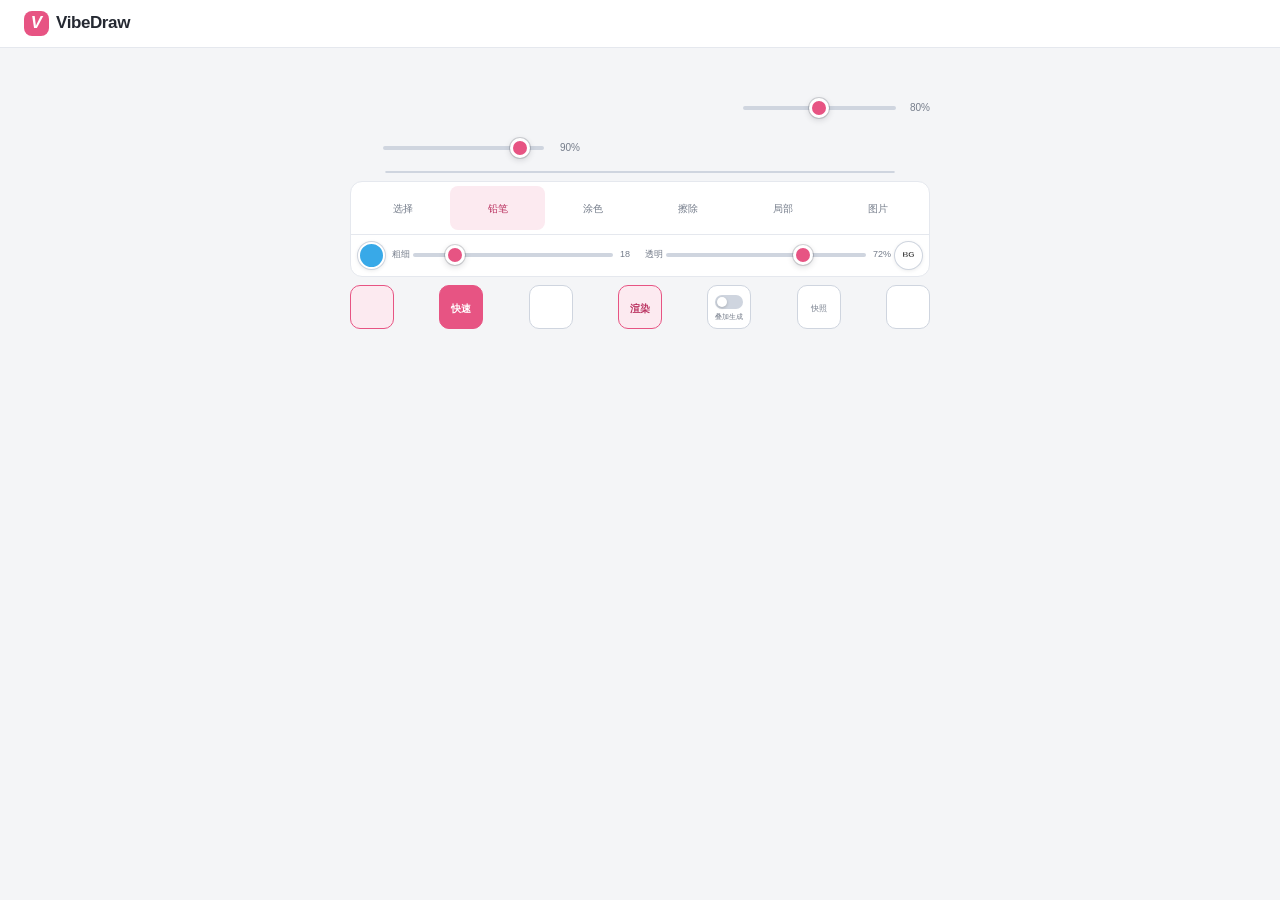
==== commit 4024ddb3: "Update VibeDraw editor and providers" ====
--- a/index.html
+++ b/index.html
@@ -37,6 +37,7 @@
       </div>
       <section class="prompt-panel">
         <div class="prompt-readonly" id="prompt-display" role="text" tabindex="0" data-zh="画面描述，在作品设置中编辑" data-en="Image description, edit in Artwork settings" data-i18n-attr="aria-label"></div>
+        <div class="prompt-strength"><button class="icon-button" id="prompt-strength-default" type="button" data-zh="将图像权重设为80%" data-en="Set image weight to 80%" data-i18n-attr="aria-label"><i class="fa-regular fa-image" aria-hidden="true"></i></button><input id="prompt-strength" type="range" min="40" max="120" value="80" data-zh="图像权重" data-en="Image weight" data-i18n-attr="aria-label"><output id="prompt-strength-value">80%</output></div>
       </section>
       <section class="canvas-area" aria-label="Canvas">
         <div class="canvas-bar">
@@ -52,7 +53,6 @@
             <button class="icon-button" id="clear-canvas" data-zh="清空草稿" data-en="Clear sketch" data-i18n-attr="aria-label" data-help-zh="删除全部画布元素，AI 成图会保留。" data-help-en="Remove all canvas elements while keeping the AI result."><i class="fa-regular fa-trash-can"></i></button>
           </div>
         </div>
-        <p class="action-help canvas-action-help" id="canvas-action-help" aria-live="polite"></p>
         <div class="stage-section"><div class="stage-frame" id="stage-frame">
           <div class="stage-background" id="stage-background"></div>
           <img id="result-image" class="result-image" alt="AI result" hidden>
@@ -60,6 +60,7 @@
           <canvas id="draft-canvas" class="draft-canvas" width="768" height="768" aria-label="Drawing canvas"></canvas>
           <canvas id="selection-canvas" class="selection-canvas" width="768" height="768" aria-hidden="true"></canvas>
           <div class="stage-empty" id="stage-empty"><i class="fa-solid fa-pen-nib"></i><strong data-zh="从一笔开始" data-en="Start with a stroke">从一笔开始</strong><span data-zh="简单的线条，也有无限可能" data-en="A simple shape. Endless possibilities.">简单的线条，也有无限可能</span></div>
+          <button class="render-result-trigger" id="render-result-trigger" type="button" hidden data-zh="查看高清渲染" data-en="View high-resolution render" data-i18n-attr="aria-label" data-help-zh="打开高清渲染全屏预览。" data-help-en="Open the high-resolution render in fullscreen preview."><i class="fa-regular fa-gem" aria-hidden="true"></i></button>
           <div class="stage-busy" id="stage-busy" hidden><span class="spinner"></span><span id="busy-label"></span><button id="cancel-generation" data-zh="停止等待" data-en="Dismiss">停止等待</button></div>
         </div></div>
         <div class="color-adjust-panel" id="color-adjust-panel" hidden>
@@ -73,7 +74,7 @@
         </div>
       </section>
       <div class="fullscreen-bottom" id="fullscreen-bottom">
-      <button class="fullscreen-tools-toggle" id="fullscreen-tools-toggle" type="button" aria-expanded="true" data-zh="收起底部工具" data-en="Collapse bottom tools" data-i18n-attr="aria-label"><i class="fa-solid fa-caret-down" aria-hidden="true"></i></button>
+      <button class="fullscreen-tools-toggle" id="fullscreen-tools-toggle" type="button" aria-expanded="true" data-zh="收起底部工具" data-en="Collapse bottom tools" data-i18n-attr="aria-label"><i class="fa-solid fa-caret-down" aria-hidden="true"></i><span class="fullscreen-pan-thumb" aria-hidden="true"></span></button>
       <section class="drawing-dock">
         <nav class="tool-group" aria-label="Drawing tools">
           <button class="tool-button" data-tool="select" data-help-zh="选择、框选、移动、缩放或组合画布对象。" data-help-en="Select, marquee, move, resize, or group canvas objects."><i class="fa-solid fa-arrow-pointer"></i><span data-zh="选择" data-en="Select">选择</span></button>
@@ -101,7 +102,6 @@
             <button class="icon-button danger" id="delete-selected" data-zh="删除对象" data-en="Delete object" data-i18n-attr="aria-label" data-help-zh="删除当前所选对象。" data-help-en="Delete the selected objects."><i class="fa-regular fa-trash-can"></i></button>
           </div></div>
         </div>
-        <p class="action-help tool-action-help" id="tool-action-help" aria-live="polite"></p>
       </section>
       <div class="generation-row">
         <button class="auto-button" id="auto-toggle" aria-pressed="true" data-help-zh="切换落笔停止后是否自动调用快速模型。" data-help-en="Toggle automatic Fast generation after drawing stops."><i class="fa-solid fa-bolt"></i><span></span></button>
@@ -119,13 +119,22 @@
   </div>
   <div class="modal-layer" id="modal-layer" hidden><div class="modal-backdrop" data-close-modal></div><section class="modal-sheet" role="dialog" aria-modal="true" aria-labelledby="modal-title" tabindex="-1"><div class="sheet-handle"></div><header class="modal-header"><div><span class="eyebrow" id="modal-eyebrow"></span><h2 id="modal-title"></h2></div><button class="icon-button" data-close-modal data-zh="关闭" data-en="Close" data-i18n-attr="aria-label"><i class="fa-solid fa-xmark"></i></button></header><div class="modal-content" id="modal-content"></div><footer class="modal-actions" id="modal-actions" hidden></footer></section></div>
   <div class="modal-layer confirm-layer" id="confirm-layer" hidden><div class="modal-backdrop"></div><section class="modal-sheet centered" role="alertdialog" aria-modal="true" aria-labelledby="confirm-title" tabindex="-1"><header class="modal-header"><h2 id="confirm-title"></h2></header><div class="modal-content"><p id="confirm-message"></p><div class="button-row"><button class="button button-secondary" id="confirm-cancel"></button><button class="button button-primary" id="confirm-ok"></button></div></div></section></div>
-  <section class="render-preview" id="render-preview" role="dialog" aria-modal="true" aria-labelledby="render-preview-title" hidden>
-    <header class="render-preview-header"><div><strong id="render-preview-title" data-zh="高清渲染" data-en="High-resolution render">高清渲染</strong><small id="render-preview-meta">1024 × 1024</small></div><div><button class="icon-button" id="render-preview-download" data-zh="下载渲染大图" data-en="Download render" data-i18n-attr="aria-label"><i class="fa-solid fa-download"></i></button><button class="icon-button" id="render-preview-close" data-zh="关闭预览" data-en="Close preview" data-i18n-attr="aria-label"><i class="fa-solid fa-xmark"></i></button></div></header>
-    <div class="render-preview-stage" id="render-preview-stage"><img id="render-preview-image" alt="High-resolution AI render" draggable="false"></div>
-    <footer class="render-preview-footer"><span id="render-preview-zoom">100%</span><span data-zh="双指缩放 · 单指拖动" data-en="Pinch to zoom · drag to pan">双指缩放 · 单指拖动</span></footer>
+  <div class="choice-layer" id="choice-layer" hidden><div class="choice-backdrop" data-close-choice></div><section class="choice-sheet" role="dialog" aria-modal="true" aria-labelledby="choice-title" tabindex="-1"><div class="sheet-handle"></div><header class="choice-header"><h2 id="choice-title"></h2><button class="icon-button" data-close-choice data-zh="关闭" data-en="Close" data-i18n-attr="aria-label"><i class="fa-solid fa-xmark" aria-hidden="true"></i></button></header><div class="choice-options" id="choice-options"></div></section></div>
+  <section class="render-preview" id="render-preview" role="dialog" aria-modal="true" aria-label="Render preview" hidden>
+    <div class="render-preview-stage" id="render-preview-stage"><img id="render-preview-image" alt="High-resolution AI render" draggable="false" hidden><canvas id="render-preview-surface" aria-label="Adjusted high-resolution render" hidden></canvas></div>
+    <div class="render-preview-tools" role="toolbar" aria-label="Render preview tools"><button class="icon-button" id="render-preview-adjust" aria-expanded="false" aria-controls="render-preview-adjustments" data-zh="调色渲染图" data-en="Adjust render colors" data-i18n-attr="aria-label"><i class="fa-solid fa-palette"></i></button><button class="icon-button" id="render-preview-download" data-zh="下载渲染大图" data-en="Download render" data-i18n-attr="aria-label"><i class="fa-solid fa-download"></i></button><button class="icon-button" id="render-preview-reset" data-zh="复位图片" data-en="Reset image" data-i18n-attr="aria-label"><i class="fa-solid fa-rotate-left"></i></button><button class="icon-button danger" id="render-preview-clear" data-zh="清除高清渲染" data-en="Clear high-resolution render" data-i18n-attr="aria-label"><i class="fa-solid fa-trash-can"></i></button><button class="icon-button" id="render-preview-close" data-zh="关闭预览" data-en="Close preview" data-i18n-attr="aria-label"><i class="fa-solid fa-xmark"></i></button></div>
+    <div class="render-preview-adjustments" id="render-preview-adjustments" hidden>
+      <label class="color-adjust-item"><span><span data-zh="亮度" data-en="Brightness">亮度</span><output data-render-adjust-output="resultBrightness">100%</output></span><input data-render-adjust="resultBrightness" type="range" min="40" max="180" value="100" data-suffix="%"></label>
+      <label class="color-adjust-item"><span><span data-zh="对比度" data-en="Contrast">对比度</span><output data-render-adjust-output="resultContrast">100%</output></span><input data-render-adjust="resultContrast" type="range" min="40" max="180" value="100" data-suffix="%"></label>
+      <label class="color-adjust-item"><span><span data-zh="饱和度" data-en="Saturation">饱和度</span><output data-render-adjust-output="resultSaturation">100%</output></span><input data-render-adjust="resultSaturation" type="range" min="0" max="220" value="100" data-suffix="%"></label>
+      <label class="color-adjust-item"><span><span data-zh="色相" data-en="Hue">色相</span><output data-render-adjust-output="resultHue">0°</output></span><input data-render-adjust="resultHue" type="range" min="-180" max="180" value="0" data-suffix="°"></label>
+      <label class="color-adjust-item"><span><span data-zh="梦幻辉光" data-en="Dream glow">梦幻辉光</span><output data-render-adjust-output="resultGlow">0%</output></span><input data-render-adjust="resultGlow" type="range" min="0" max="100" value="0" data-suffix="%"></label>
+      <label class="color-adjust-item"><span><span data-zh="清晰度" data-en="Sharpness">清晰度</span><output data-render-adjust-output="resultClarity">0%</output></span><input data-render-adjust="resultClarity" type="range" min="0" max="100" value="0" data-suffix="%"></label>
+      <div class="render-preview-adjust-actions"><button class="button button-primary" id="render-preview-adjust-default" data-zh="保存默认" data-en="Save default">保存默认</button><button class="button button-secondary" id="render-preview-adjust-reset" data-zh="重置" data-en="Reset">重置</button><button class="button button-secondary" id="render-preview-adjust-close" data-zh="关闭" data-en="Close">关闭</button></div>
+    </div>
   </section>
   <div class="toast-stack" id="toast-stack" aria-live="polite"></div>
-  <script src="./app/core/namespace.js"></script><script src="./app/core/utils.js"></script><script src="./app/core/i18n.js"></script>
+  <script src="./app/core/namespace.js"></script><script src="./app/core/utils.js"></script><script src="./app/core/runtime.js"></script><script src="./app/core/drawing.js"></script><script src="./app/core/i18n.js"></script>
   <script src="./app/platform/hermit.js"></script><script src="./app/services/assets.js"></script><script src="./app/services/store.js"></script><script src="./app/services/providers.js"></script><script src="./app/services/image-engine.js"></script>
   <script src="./app/components/ui.js"></script><script src="./app/components/canvas.js"></script><script src="./app/components/render-preview.js"></script><script src="./app/components/settings.js"></script><script src="./app/components/gallery.js"></script>
   <script src="./app/features/editor.js"></script><script src="./app/features/self-test.js"></script><script src="./app/app.js"></script>
--- a/styles/base.css
+++ b/styles/base.css
@@ -1,9 +1,9 @@
 *{box-sizing:border-box}html,body{min-height:100%}html{background:var(--paper);-webkit-text-size-adjust:100%}
 body{margin:0;background:var(--paper);color:var(--ink);font:13px/1.45 -apple-system,BlinkMacSystemFont,"Segoe UI","PingFang SC","Microsoft YaHei",sans-serif;-webkit-font-smoothing:antialiased;overscroll-behavior:none}
 .filter-definitions{position:absolute;width:0;height:0;overflow:hidden;pointer-events:none}
-button,input,textarea,select{font:inherit}button{color:inherit;cursor:pointer}button,label,input,textarea,select{-webkit-tap-highlight-color:transparent}
-button:focus,input:focus,textarea:focus,select:focus{outline:none}
-body.keyboard-focus button:focus,body.keyboard-focus input:focus,body.keyboard-focus textarea:focus,body.keyboard-focus select:focus{outline:2px solid var(--line-strong);outline-offset:2px}
+button,input,textarea{font:inherit}button{color:inherit;cursor:pointer}button,label,input,textarea{-webkit-tap-highlight-color:transparent}
+button:focus,input:focus,textarea:focus{outline:none}
+body.keyboard-focus button:focus,body.keyboard-focus input:focus,body.keyboard-focus textarea:focus{outline:2px solid var(--line-strong);outline-offset:2px}
 button:disabled{opacity:.35;cursor:default}[hidden]{display:none!important}
 button i{pointer-events:none}
 input[type=range]{-webkit-appearance:none;appearance:none;accent-color:var(--accent);min-width:0;height:28px;padding:0;background:transparent;cursor:pointer}
--- a/styles/editor.css
+++ b/styles/editor.css
@@ -1,15 +1,17 @@
-.work-heading{display:flex;align-items:center;height:34px}.work-name{display:flex;align-items:center;flex:1;min-width:0;max-width:none;overflow:hidden;margin-right:7px;padding:4px 0;border:0;background:transparent;text-align:left;font-size:12px;font-weight:600}
-.work-name span{display:block;flex:1;min-width:0;overflow:hidden;text-overflow:ellipsis;white-space:nowrap}.work-name i{flex:0 0 auto;margin-left:6px;font-size:9px;color:var(--muted)}.save-state{margin-left:auto;color:var(--muted);font-size:10px;white-space:nowrap;padding:0 3px}
+.work-heading{display:flex;align-items:center;height:34px}.work-name{display:flex;align-items:center;flex:0 1 auto;min-width:0;max-width:calc(100% - 112px);overflow:hidden;margin-right:7px;padding:4px 0;border:0;background:transparent;text-align:left;font-size:12px;font-weight:600}
+.work-name span{display:block;flex:0 1 auto;min-width:0;overflow:hidden;text-overflow:ellipsis;white-space:nowrap}.work-name i{flex:0 0 auto;margin-left:6px;font-size:9px;color:var(--muted)}.save-state{margin-left:auto;color:var(--muted);font-size:10px;white-space:nowrap;padding:0 3px}
 .work-heading .icon-button{height:32px;width:30px;flex-basis:30px;font-size:12px}
-.prompt-panel{display:flex;align-items:center;height:26px;margin:0 0 6px;padding:0;border:0;background:transparent}
-.prompt-readonly{display:block;width:100%;min-width:0;overflow-x:auto;overflow-y:hidden;white-space:nowrap;color:var(--ink);font-size:11px;line-height:26px;touch-action:pan-x;-webkit-overflow-scrolling:touch;scrollbar-width:none;outline:none}.prompt-readonly::-webkit-scrollbar{display:none}.prompt-readonly.is-placeholder{color:var(--muted)}
+.prompt-panel{display:flex;align-items:center;gap:8px;height:32px;margin:0 0 6px;padding:0;border:0;background:transparent}
+.prompt-readonly{display:block;flex:0 0 62%;min-width:0;overflow-x:auto;overflow-y:hidden;white-space:nowrap;color:var(--ink);font-size:11px;line-height:32px;touch-action:pan-x;-webkit-overflow-scrolling:touch;scrollbar-width:none;outline:none}.prompt-readonly::-webkit-scrollbar{display:none}.prompt-readonly.is-placeholder{color:var(--muted)}
+.prompt-strength{display:flex;align-items:center;flex:1 1 0;min-width:0;height:32px}.prompt-strength .icon-button{flex:0 0 24px;width:24px;height:30px;padding:0;border:0;border-radius:0;background:transparent;color:var(--muted);font-size:12px}.prompt-strength .icon-button:active{color:var(--accent)}.prompt-strength input{flex:1;min-width:0;margin:0 0 0 1px;height:24px;accent-color:var(--accent)}.prompt-strength output{flex:0 0 31px;margin-left:3px;color:var(--muted);font-size:10px;text-align:right;font-variant-numeric:tabular-nums}
 .canvas-bar{display:flex;align-items:center;justify-content:space-between;min-height:36px;margin-bottom:5px}
-.action-help{min-height:14px;margin:0;color:var(--muted);font-size:9px;line-height:14px;text-align:center}.canvas-action-help{margin:-4px 2px 3px}.tool-action-help{padding:1px 7px 4px;border-top:1px solid var(--line)}
-.result-opacity-control{display:flex;align-items:center;flex:1;min-width:0;max-width:230px;height:32px;color:var(--muted)}.result-visibility{flex:0 0 28px;width:28px;height:28px;padding:0;border:0;border-radius:8px;background:transparent;color:var(--accent-deep);font-size:11px}.result-visibility[aria-pressed=false]{color:var(--muted)}.result-visibility:disabled{color:var(--line-strong)}.result-opacity-control label{display:flex;align-items:center;flex:1;min-width:0}.result-opacity-control input{flex:1;min-width:48px;margin:0 5px}.result-opacity-control output{flex:0 0 31px;font-size:10px;text-align:right;font-variant-numeric:tabular-nums}.canvas-actions{display:flex;flex:0 0 auto;margin-left:8px}.canvas-actions .icon-button{height:30px;width:31px;flex-basis:31px;font-size:12px}
+.action-help{display:none}
+.result-opacity-control{display:flex;align-items:center;flex:1;min-width:0;max-width:230px;height:32px;color:var(--muted)}.result-visibility{flex:0 0 28px;width:28px;height:28px;padding:0;border:0;border-radius:8px;background:transparent;color:var(--accent-deep);font-size:11px}.result-visibility[aria-pressed=false]{color:var(--ink)}.result-visibility:disabled{color:var(--line-strong)}.result-opacity-control label{display:flex;align-items:center;flex:1;min-width:0}.result-opacity-control input{flex:1;min-width:48px;margin:0 5px}.result-opacity-control output{flex:0 0 31px;font-size:10px;text-align:right;font-variant-numeric:tabular-nums}.canvas-actions{display:flex;flex:0 0 auto;margin-left:8px}.canvas-actions .icon-button{height:30px;width:31px;flex-basis:31px;font-size:12px}
 .stage-section{display:flex;justify-content:center}.stage-frame{position:relative;width:100%;max-width:510px;overflow:hidden;isolation:isolate;border:1px solid var(--line-strong);border-radius:12px;background:#fff;touch-action:none}
 .stage-background,.draft-canvas,.result-image,.selection-canvas{position:absolute;left:0;top:0;width:100%;height:100%}.stage-background{z-index:0}.draft-canvas{z-index:2;touch-action:none}.selection-canvas{z-index:3;pointer-events:none}.result-image{z-index:4;object-fit:contain;pointer-events:none;touch-action:none}.result-glow-image{z-index:5;mix-blend-mode:screen;pointer-events:none;touch-action:none}
 .stage-empty{position:absolute;left:0;right:0;top:0;bottom:0;z-index:1;display:flex;flex-direction:column;align-items:center;justify-content:center;color:#929ba9;pointer-events:none;text-align:center}
 .stage-empty i{font-size:25px;margin-bottom:10px;color:#c4cbd6}.stage-empty strong{font-size:14px;font-weight:550}.stage-empty span{font-size:11px;margin-top:4px}
+.render-result-trigger{position:absolute;z-index:8;right:8px;bottom:8px;display:grid;place-items:center;width:34px;height:34px;padding:0;border:1px solid var(--accent);border-radius:50%;background:var(--accent);color:#fff;box-shadow:0 3px 10px rgba(37,41,50,.28);font-size:13px;opacity:0;transform:scale(.55);transition:transform .16s ease,box-shadow .16s ease}.render-result-trigger[hidden]{display:none}.render-result-trigger.is-ready{animation:render-result-pop .42s cubic-bezier(.2,.85,.3,1.25) both}.render-result-trigger:active{transform:scale(.9)}.render-result-trigger:focus-visible{outline:2px solid var(--accent-deep);outline-offset:2px}@keyframes render-result-pop{0%{opacity:0;transform:scale(.55)}70%{opacity:1;transform:scale(1.12)}100%{opacity:1;transform:scale(1)}}
 .stage-busy{position:absolute;z-index:7;left:8px;right:8px;bottom:8px;display:flex;align-items:center;min-height:34px;padding:6px 9px;background:var(--surface-strong);color:var(--ink);border:1px solid var(--line);border-radius:9px;font-size:11px;box-shadow:var(--shadow);pointer-events:none}
 .stage-busy button{margin-left:auto;border:0;padding:3px 4px;background:transparent;color:var(--accent-deep);font-size:11px;pointer-events:auto}
 .spinner{flex:0 0 13px;height:13px;margin-right:7px;border:2px solid var(--line-strong);border-top-color:var(--accent);border-radius:50%;animation:spin .8s linear infinite}@keyframes spin{to{transform:rotate(360deg)}}
@@ -21,13 +23,21 @@
 .tool-options{border-top:1px solid var(--line);padding:3px 7px;min-height:42px}.draw-options{display:flex;align-items:center;min-height:34px}
 .color-control{flex:0 0 27px;width:27px;height:27px;padding:0;border:2px solid var(--surface);border-radius:50%;background:#38a9e8;box-shadow:0 0 0 1px var(--line-strong),0 1px 4px rgba(37,41,50,.14)}
 .color-control:active{transform:scale(.94)}.bg-control{display:grid;place-items:center;flex-basis:27px;margin-left:4px;background:#fff}
-.bg-control span{display:block;color:#111;font-size:8px;font-weight:400;line-height:1;letter-spacing:-.1px;-webkit-text-stroke:.7px rgba(255,255,255,.96);text-shadow:-1px 0 #fff,1px 0 #fff,0 -1px #fff,0 1px #fff;pointer-events:none}
-.stroke-controls{display:grid;grid-template-columns:minmax(0,1fr) minmax(0,1fr);gap:7px;align-items:center;flex:1;min-width:0;margin-left:7px}.stroke-control{display:flex;align-items:center;min-width:0}.stroke-control span{flex:0 0 auto;font-size:9px;color:var(--muted);white-space:nowrap;margin-right:3px}.stroke-control input{width:100%;height:24px;min-width:24px;margin:0}.stroke-control output{flex:0 0 25px;font-size:9px;text-align:right;color:var(--muted)}.selection-options{display:flex;align-items:center;justify-content:center;min-height:34px}.selection-options>span{color:var(--muted);font-size:11px}.selection-options>div{display:flex;width:100%;align-items:center;justify-content:space-between}.selection-color-button{display:flex;align-items:center;justify-content:center;flex:0 0 47px;height:28px;padding:0 5px;border:1px solid var(--line-strong);border-radius:8px;background:var(--surface-strong);color:var(--ink);font-size:9px}.selection-color-swatch{box-sizing:border-box;flex:0 0 12px;width:12px;min-width:12px;max-width:12px;height:12px;min-height:12px;max-height:12px;margin-right:3px;border:2px solid var(--surface);border-radius:999px;background:#38a9e8;box-shadow:0 0 0 1px var(--line-strong)}.selection-color-button:disabled .selection-color-swatch{background:var(--line-strong)!important;background-image:none!important}.selection-options .icon-button{width:30px;height:34px;flex-basis:30px}
+.bg-control span{display:block;color:#111;font-size:8px;font-weight:800;line-height:1;letter-spacing:0;-webkit-text-stroke:.35px rgba(255,255,255,.96);text-shadow:-1px 0 #fff,1px 0 #fff,0 -1px #fff,0 1px #fff;pointer-events:none}
+.stroke-controls{display:grid;grid-template-columns:minmax(0,1fr) minmax(0,1fr);gap:7px;align-items:center;flex:1;min-width:0;margin-left:7px}.stroke-control{display:flex;align-items:center;min-width:0}.stroke-control span{flex:0 0 auto;font-size:9px;color:var(--muted);white-space:nowrap;margin-right:3px}.stroke-control input{width:100%;height:24px;min-width:24px;margin:0}.stroke-control output{flex:0 0 25px;font-size:9px;text-align:right;color:var(--muted)}#brush-size-value{transform:translateX(-8px)}.selection-options{display:flex;align-items:center;justify-content:center;min-height:34px}.selection-options>span{color:var(--muted);font-size:11px}.selection-options>div{display:flex;width:100%;align-items:center;justify-content:space-between}.selection-color-button{display:flex;align-items:center;justify-content:center;flex:0 0 47px;height:28px;padding:0 5px;border:1px solid var(--line-strong);border-radius:8px;background:var(--surface-strong);color:var(--ink);font-size:9px}.selection-color-swatch{box-sizing:border-box;flex:0 0 12px;width:12px;min-width:12px;max-width:12px;height:12px;min-height:12px;max-height:12px;margin-right:3px;border:2px solid var(--surface);border-radius:999px;background:#38a9e8;box-shadow:0 0 0 1px var(--line-strong)}.selection-color-button:disabled .selection-color-swatch{background:var(--line-strong)!important;background-image:none!important}.selection-options .icon-button{width:30px;height:34px;flex-basis:30px}
 .generation-row{display:flex;align-items:center;justify-content:space-between;margin-top:8px}
 .fullscreen-tools-toggle{display:none}
 .auto-button,.generation-button{box-sizing:border-box;width:44px;height:44px;flex:0 0 44px;padding:3px 0;border:1px solid var(--line-strong);border-radius:10px;background:var(--surface);display:flex;flex-direction:column;align-items:center;justify-content:center;line-height:1}.auto-button{color:#b7bdc7}.auto-button i{font-size:12px;margin-bottom:3px}.auto-button span{font-size:8px;color:var(--muted)}.auto-button[aria-pressed=true]{color:var(--accent-deep);border-color:var(--accent);background:var(--accent-soft)}.auto-button[aria-pressed=true] span{color:var(--accent-deep)}
 .generation-button{font-weight:650}.generation-button i{font-size:13px;margin-bottom:4px}.generation-button span{font-size:10px}.generation-quick{border-color:var(--accent);background:var(--accent);color:#fff}.generation-quality{border-color:var(--accent);background:var(--accent-soft);color:var(--accent-deep)}.generation-button:disabled{opacity:.48}
 .seed-random-button,.overlay-generate-button,.snapshot-button,.export-button{box-sizing:border-box;width:44px;height:44px;flex:0 0 44px;background:var(--surface);border:1px solid var(--line-strong);border-radius:10px}.seed-random-button,.overlay-generate-button,.snapshot-button{display:flex;flex-direction:column;align-items:center;justify-content:center;line-height:1}.seed-random-button{color:var(--accent-deep)}.seed-random-button i,.snapshot-button i{font-size:13px}.seed-random-button span{margin-top:3px;font-size:8px;font-variant-numeric:tabular-nums}.seed-random-button.is-unlocked{color:var(--muted)}.overlay-generate-button,.snapshot-button{padding:2px 0;color:var(--muted)}.overlay-generate-button>span:last-child,.snapshot-button>span{margin-top:4px;font-size:7px;white-space:nowrap}.snapshot-button>span{font-size:8px}.mini-switch{position:relative;display:block;width:28px;height:14px;border-radius:999px;background:var(--line-strong);transition:background .16s ease}.mini-switch:after{content:"";position:absolute;left:2px;top:2px;width:10px;height:10px;border-radius:50%;background:#fff;box-shadow:0 1px 3px rgba(0,0,0,.2);transition:transform .16s ease}.overlay-generate-button[aria-checked=true]{border-color:var(--accent);background:var(--accent-soft);color:var(--accent-deep)}.overlay-generate-button[aria-checked=true] .mini-switch{background:var(--accent)}.overlay-generate-button[aria-checked=true] .mini-switch:after{transform:translateX(14px)}
-body.canvas-fullscreen{overflow:hidden;touch-action:none}body.canvas-fullscreen .canvas-area{position:fixed;left:0;right:0;top:0;bottom:0;z-index:120;margin:0;background:var(--paper);overflow:hidden}body.canvas-fullscreen .stage-section{position:absolute;left:0;right:0;top:0;bottom:0;display:block;overflow:hidden}body.canvas-fullscreen .stage-frame{position:absolute;top:0;left:50%;width:var(--fullscreen-height,100vh)!important;height:var(--fullscreen-height,100vh)!important;max-width:none;border:0;border-radius:0;transform:translateX(-50%)}body.canvas-fullscreen .canvas-bar{position:fixed;z-index:134;left:0;right:0;top:0;box-sizing:border-box;height:calc(68px + var(--safe-top));margin:0;padding:calc(5px + var(--safe-top)) 10px 28px;background:linear-gradient(to bottom,rgba(var(--fullscreen-fade),.99) 0%,rgba(var(--fullscreen-fade),.92) 54%,rgba(var(--fullscreen-fade),0) 100%)}body.canvas-fullscreen .canvas-action-help{position:fixed;z-index:135;left:10px;right:10px;top:calc(38px + var(--safe-top));margin:0}body.canvas-fullscreen .canvas-bar .result-opacity-control{max-width:260px}body.canvas-fullscreen .color-adjust-panel{position:fixed;z-index:136;top:calc(54px + var(--safe-top));left:50%;width:calc(100% - 20px);max-width:580px;margin:0;transform:translateX(-50%);box-shadow:var(--shadow)}body.canvas-fullscreen .fullscreen-bottom{position:fixed;z-index:132;left:0;right:0;bottom:0;box-sizing:border-box;padding:74px 10px calc(7px + var(--safe-bottom));background:linear-gradient(to top,rgba(var(--fullscreen-fade),.86) 0%,rgba(var(--fullscreen-fade),.60) 70%,rgba(var(--fullscreen-fade),0) 100%);-webkit-backdrop-filter:blur(14px) contrast(1.2) saturate(1.18);backdrop-filter:blur(14px) contrast(1.2) saturate(1.18)}body.canvas-fullscreen .fullscreen-bottom>.drawing-dock,body.canvas-fullscreen .fullscreen-bottom>.generation-row,body.canvas-fullscreen .fullscreen-bottom>.status-line{width:100%;max-width:580px;margin-left:auto;margin-right:auto}body.canvas-fullscreen .fullscreen-bottom>.drawing-dock{margin-top:0;background:rgba(var(--fullscreen-fade),.62);border-color:rgba(140,147,158,.34);-webkit-backdrop-filter:blur(18px) contrast(1.24) saturate(1.2);backdrop-filter:blur(18px) contrast(1.24) saturate(1.2);box-shadow:0 7px 28px rgba(20,24,32,.15)}body.canvas-fullscreen .modal-layer{z-index:200}body.canvas-fullscreen .toast-stack{z-index:250}
-body.canvas-fullscreen #canvas-fullscreen{background:var(--accent);color:#fff;box-shadow:0 2px 8px rgba(238,79,133,.28)}body.canvas-fullscreen .fullscreen-tools-toggle{position:absolute;z-index:2;left:50%;top:36px;display:grid;place-items:center;box-sizing:border-box;width:48px;height:38px;padding:0;border:1px solid var(--line-strong);border-bottom:0;border-radius:9px 9px 0 0;background:rgba(255,255,255,.88);-webkit-backdrop-filter:blur(16px) contrast(1.22);backdrop-filter:blur(16px) contrast(1.22);color:var(--accent-deep);box-shadow:0 -2px 12px rgba(37,41,50,.14);font-size:18px;transform:translateX(-50%)}body.canvas-fullscreen .canvas-bar,body.canvas-fullscreen .canvas-action-help,body.canvas-fullscreen .fullscreen-bottom,body.canvas-fullscreen .color-adjust-panel{transition:opacity .1s ease,transform .1s ease}body.canvas-fullscreen.canvas-interacting .canvas-bar,body.canvas-fullscreen.canvas-interacting .canvas-action-help{opacity:0;transform:translateY(-12px);pointer-events:none}body.canvas-fullscreen.canvas-interacting .fullscreen-bottom{opacity:0;transform:translateY(12px);pointer-events:none}body.canvas-fullscreen.canvas-interacting .color-adjust-panel{opacity:0;transform:translate(-50%,-12px);pointer-events:none}body.canvas-fullscreen.fullscreen-tools-collapsed .fullscreen-bottom{height:calc(38px + var(--safe-bottom));padding:0;background:none;-webkit-backdrop-filter:none;backdrop-filter:none;pointer-events:none}body.canvas-fullscreen.fullscreen-tools-collapsed .fullscreen-bottom>.drawing-dock,body.canvas-fullscreen.fullscreen-tools-collapsed .fullscreen-bottom>.generation-row,body.canvas-fullscreen.fullscreen-tools-collapsed .fullscreen-bottom>.status-line{display:none}body.canvas-fullscreen.fullscreen-tools-collapsed .fullscreen-tools-toggle{top:auto;bottom:0;height:calc(38px + var(--safe-bottom));padding-bottom:var(--safe-bottom);pointer-events:auto}
-@media(max-width:340px){.workspace{padding-left:7px;padding-right:7px}.auto-button,.generation-button,.seed-random-button,.overlay-generate-button,.snapshot-button,.export-button{width:40px;height:40px;flex-basis:40px}.overlay-generate-button>span:last-child{font-size:6px}}
+body.canvas-fullscreen{overflow:hidden;touch-action:none}body.canvas-fullscreen .canvas-area{position:fixed;left:0;right:0;top:0;bottom:0;z-index:120;margin:0;background:var(--paper);overflow:hidden}body.canvas-fullscreen .stage-section{position:absolute;left:0;right:0;top:0;bottom:0;display:block;overflow:hidden}body.canvas-fullscreen .stage-frame{position:absolute;top:0;left:50%;width:var(--fullscreen-height,100vh)!important;height:var(--fullscreen-height,100vh)!important;max-width:none;border:0;border-radius:0;transform:translateX(-50%)}body.canvas-fullscreen .canvas-bar{position:fixed;z-index:134;left:0;right:0;top:0;box-sizing:border-box;height:calc(68px + var(--safe-top));margin:0;padding:calc(5px + var(--safe-top)) 10px 28px;background:linear-gradient(to bottom,rgba(var(--fullscreen-fade),.99) 0%,rgba(var(--fullscreen-fade),.92) 54%,rgba(var(--fullscreen-fade),0) 100%)}body.canvas-fullscreen .canvas-bar .result-opacity-control{max-width:260px}body.canvas-fullscreen .color-adjust-panel{position:fixed;z-index:136;top:calc(54px + var(--safe-top));left:50%;width:calc(100% - 20px);max-width:580px;margin:0;transform:translateX(-50%);box-shadow:var(--shadow)}body.canvas-fullscreen .fullscreen-bottom{position:fixed;z-index:132;left:0;right:0;bottom:0;box-sizing:border-box;padding:74px 10px calc(7px + var(--safe-bottom));background:linear-gradient(to top,rgba(var(--fullscreen-fade),.86) 0%,rgba(var(--fullscreen-fade),.60) 70%,rgba(var(--fullscreen-fade),0) 100%)}body.canvas-fullscreen .fullscreen-bottom>.drawing-dock,body.canvas-fullscreen .fullscreen-bottom>.generation-row,body.canvas-fullscreen .fullscreen-bottom>.status-line{width:100%;max-width:580px;margin-left:auto;margin-right:auto}body.canvas-fullscreen .fullscreen-bottom>.drawing-dock{margin-top:0;background:rgba(var(--fullscreen-fade),.62);border-color:rgba(140,147,158,.34);-webkit-backdrop-filter:blur(18px) contrast(1.24) saturate(1.2);backdrop-filter:blur(18px) contrast(1.24) saturate(1.2);box-shadow:0 7px 28px rgba(20,24,32,.15)}body.canvas-fullscreen .modal-layer{z-index:200}body.canvas-fullscreen .toast-stack{z-index:250}
+body.canvas-fullscreen #canvas-fullscreen{background:var(--accent);color:#fff;box-shadow:0 2px 8px rgba(238,79,133,.28)}body.canvas-fullscreen .fullscreen-tools-toggle{position:absolute;z-index:2;left:50%;top:36px;display:grid;place-items:center;box-sizing:border-box;width:48px;height:38px;padding:0;border:1px solid var(--line-strong);border-bottom:0;border-radius:9px 9px 0 0;background:rgba(255,255,255,.88);-webkit-backdrop-filter:blur(16px) contrast(1.22);backdrop-filter:blur(16px) contrast(1.22);color:var(--accent-deep);box-shadow:0 -2px 12px rgba(37,41,50,.14);font-size:18px;transform:translateX(-50%)}body.canvas-fullscreen .canvas-bar,body.canvas-fullscreen .fullscreen-bottom,body.canvas-fullscreen .color-adjust-panel{transition:opacity .1s ease,transform .1s ease}body.canvas-fullscreen.canvas-interacting .canvas-bar{opacity:0;transform:translateY(-12px);pointer-events:none}body.canvas-fullscreen.canvas-interacting .fullscreen-bottom{opacity:0;transform:translateY(12px);pointer-events:none}body.canvas-fullscreen.canvas-interacting .color-adjust-panel{opacity:0;transform:translate(-50%,-12px);pointer-events:none}body.canvas-fullscreen.fullscreen-tools-collapsed .fullscreen-bottom{height:calc(38px + var(--safe-bottom));padding:0;background:none;-webkit-backdrop-filter:none;backdrop-filter:none;pointer-events:none}body.canvas-fullscreen.fullscreen-tools-collapsed .fullscreen-bottom>.drawing-dock,body.canvas-fullscreen.fullscreen-tools-collapsed .fullscreen-bottom>.generation-row,body.canvas-fullscreen.fullscreen-tools-collapsed .fullscreen-bottom>.status-line{display:none}body.canvas-fullscreen.fullscreen-tools-collapsed .fullscreen-tools-toggle{top:auto;bottom:0;height:calc(38px + var(--safe-bottom));padding-bottom:var(--safe-bottom);pointer-events:auto}
+@media(max-width:340px){.workspace{padding-left:7px;padding-right:7px}.auto-button,.generation-button,.seed-random-button,.overlay-generate-button,.snapshot-button,.export-button{width:40px;height:40px;flex-basis:40px}.overlay-generate-button>span:last-child{font-size:6px}.render-result-trigger{right:7px;bottom:7px;width:32px;height:32px;font-size:12px}}
+body.canvas-fullscreen .fullscreen-bottom>.drawing-dock{-webkit-backdrop-filter:blur(18px) contrast(2) brightness(1) saturate(1.2)!important;backdrop-filter:blur(18px) contrast(2) brightness(1) saturate(1.2)!important}
+body.canvas-fullscreen .fullscreen-tools-toggle{-webkit-backdrop-filter:blur(16px) contrast(2) brightness(1)!important;backdrop-filter:blur(16px) contrast(2) brightness(1)!important}
+body.canvas-fullscreen .color-adjust-panel{-webkit-backdrop-filter:blur(18px) contrast(2) brightness(1)!important;backdrop-filter:blur(18px) contrast(2) brightness(1)!important}
+body.canvas-fullscreen .stage-frame{transform:translateX(calc(-50% + var(--fullscreen-pan-x,0px)))!important}
+body.canvas-fullscreen .fullscreen-tools-toggle.is-pan-scrollbar{width:min(210px,calc(100vw - 32px));border-radius:12px;touch-action:pan-x;cursor:ew-resize}
+body.canvas-fullscreen .fullscreen-tools-toggle.is-pan-scrollbar i{display:none}
+.fullscreen-pan-thumb{display:none;position:absolute;left:4px;top:7px;width:56px;height:22px;border-radius:999px;background:var(--accent);box-shadow:0 1px 5px rgba(37,41,50,.28);pointer-events:none}
+body.canvas-fullscreen .fullscreen-tools-toggle.is-pan-scrollbar .fullscreen-pan-thumb{display:block}
--- a/styles/components.css
+++ b/styles/components.css
@@ -9,9 +9,10 @@
 .modal-footer{position:sticky;bottom:-18px;background:var(--surface);padding:10px 0 0;border-top:1px solid var(--line);margin-top:16px}
 .modal-actions{flex:0 0 auto;padding:8px 16px 12px;background:var(--surface)}.modal-actions .modal-footer{position:static;bottom:auto;margin:0;padding:0;border:0;background:transparent}.work-settings-sheet{height:88vh}.work-settings-sheet .modal-actions{border-top:0}.work-settings-sheet .modal-content{padding-bottom:8px}
 .form-grid,.field-row{display:grid;grid-template-columns:minmax(0,1fr) minmax(0,1fr);column-gap:10px}.field{display:block;min-width:0;margin-bottom:12px}
-.field>span{display:block;color:var(--muted);font-size:11px;margin-bottom:5px}.field>span strong{float:right;color:var(--ink);font-size:11px;font-weight:600;font-variant-numeric:tabular-nums}.field input,.field select,.field textarea{width:100%;min-width:0;min-height:39px;padding:8px 10px;border:1px solid var(--line-strong);border-radius:9px;background:var(--surface-strong);color:var(--ink)}
+.field>span{display:block;color:var(--muted);font-size:11px;margin-bottom:5px}.field>span strong{float:right;color:var(--ink);font-size:11px;font-weight:600;font-variant-numeric:tabular-nums}.field input,.field textarea{width:100%;min-width:0;min-height:39px;padding:8px 10px;border:1px solid var(--line-strong);border-radius:9px;background:var(--surface-strong);color:var(--ink)}.choice-field>.sheet-choice{width:100%;min-height:39px;display:flex;align-items:center;justify-content:space-between;padding:8px 10px;border:1px solid var(--line-strong);border-radius:9px;background:var(--surface-strong);color:var(--ink);text-align:left}.choice-field>.sheet-choice span{min-width:0;overflow:hidden;text-overflow:ellipsis;white-space:nowrap}.choice-field>.sheet-choice i{flex:0 0 auto;margin-left:10px;color:var(--muted);font-size:10px}
 .field textarea{min-height:72px;resize:vertical;font-size:12px}.field textarea[rows="2"]{height:54px;min-height:54px}.field textarea[rows="3"]{height:72px;min-height:72px}.field input[type=range]{padding:0;border:0;min-height:28px;background:transparent}.work-settings-content .switch-row:last-of-type{border-bottom:0}
 .field-help{font-size:11px;color:var(--muted);line-height:1.55}.field input::placeholder,.field textarea::placeholder{color:var(--muted);opacity:.7}
+.strength-field>span{font-weight:700;color:var(--ink)}
 .secret-input{display:flex}.secret-input input{border-radius:9px 0 0 9px}.secret-input button{flex:0 0 34px;border:1px solid var(--line-strong);border-left:0;background:var(--surface-strong);color:var(--muted)}.secret-input button:last-child{border-radius:0 9px 9px 0}
 .model-tabs{margin-bottom:12px}.model-intro{font-size:12px;color:var(--muted)}.advanced{border-top:1px solid var(--line);margin-top:10px}.advanced summary{padding:12px 0;font-size:12px;color:var(--muted);cursor:pointer}.connection-status{font-size:11px;min-height:16px;color:var(--green)}
 .locked-field strong{display:flex;align-items:center;min-height:39px;padding:8px 10px;border:1px solid var(--line);border-radius:9px;background:var(--paper);color:var(--ink);font-size:12px;font-weight:600}.a1x-profile{margin:2px 0 10px;padding:10px;border:1px solid var(--line);border-radius:11px;background:var(--paper)}.a1x-profile>div:first-child{display:flex;align-items:center;margin-bottom:10px}.a1x-profile i{width:28px;height:28px;display:flex;align-items:center;justify-content:center;margin-right:8px;border-radius:8px;background:var(--accent-soft);color:var(--accent-deep)}.a1x-profile span{min-width:0}.a1x-profile strong,.a1x-profile small{display:block}.a1x-profile strong{font-size:12px}.a1x-profile small{margin-top:2px;color:var(--muted);font-size:10px;line-height:1.45}.a1x-profile .field{margin-bottom:0}.compact-help{margin-top:-7px!important}
@@ -23,7 +24,26 @@
 .toast-stack{position:fixed;z-index:150;left:14px;right:14px;bottom:calc(18px + var(--safe-bottom));display:flex;flex-direction:column;align-items:center;pointer-events:none}
 .toast{max-width:480px;display:flex;align-items:flex-start;margin-top:6px;padding:10px 13px;border-radius:10px;color:var(--ink);background:var(--surface-strong);border:1px solid var(--line-strong);box-shadow:0 5px 24px rgba(0,0,0,.18);font-size:12px;pointer-events:auto}
 .toast i{margin:3px 8px 0 0;color:var(--green)}.toast.error i{color:var(--danger)}.toast button{margin-left:10px;border:0;padding:0 2px;background:transparent;color:var(--muted)}
-.render-preview{position:fixed;z-index:300;inset:0;display:flex;flex-direction:column;background:#090a0d;color:#fff;touch-action:none}.render-preview[hidden]{display:none}.render-preview-header{display:flex;align-items:center;justify-content:space-between;flex:0 0 auto;min-height:calc(52px + var(--safe-top));padding:var(--safe-top) 10px 0 14px;background:rgba(9,10,13,.92);border-bottom:1px solid rgba(255,255,255,.1)}.render-preview-header>div:first-child{min-width:0}.render-preview-header strong,.render-preview-header small{display:block}.render-preview-header strong{font-size:14px}.render-preview-header small{margin-top:1px;color:rgba(255,255,255,.6);font-size:9px}.render-preview-header small.is-warning{color:#ffbe69}.render-preview-header>div:last-child{display:flex}.render-preview-header .icon-button{color:#fff}.render-preview-stage{position:relative;flex:1 1 auto;min-height:0;display:flex;align-items:center;justify-content:center;overflow:hidden;touch-action:none;background:#090a0d}.render-preview-stage img{display:block;max-width:100%;max-height:100%;object-fit:contain;transform-origin:center center;will-change:transform;user-select:none;-webkit-user-drag:none}.render-preview-footer{display:flex;align-items:center;justify-content:space-between;flex:0 0 auto;min-height:calc(36px + var(--safe-bottom));padding:0 14px var(--safe-bottom);background:rgba(9,10,13,.92);border-top:1px solid rgba(255,255,255,.1);color:rgba(255,255,255,.62);font-size:10px}.render-preview-footer span:first-child{font-variant-numeric:tabular-nums;color:#fff}
+.render-preview{position:fixed;z-index:1000;inset:0;display:flex;flex-direction:column;background:#090a0d;color:#fff;touch-action:none;pointer-events:auto;isolation:isolate}.render-preview[hidden]{display:none!important}.render-preview-header{display:flex;align-items:center;justify-content:space-between;flex:0 0 auto;min-height:calc(52px + var(--safe-top));padding:var(--safe-top) 10px 0 14px;background:rgba(9,10,13,.96);border-bottom:1px solid rgba(255,255,255,.1)}.render-preview-header>div:first-child{min-width:0}.render-preview-header strong,.render-preview-header small{display:block}.render-preview-header strong{font-size:14px}.render-preview-header small{margin-top:1px;color:rgba(255,255,255,.6);font-size:9px}.render-preview-header small.is-warning{color:#ffbe69}.render-preview-tools{display:flex;align-items:center;flex:0 0 auto}.render-preview-header .icon-button{color:#fff}.render-preview-stage{position:relative;z-index:1;flex:1 1 auto;min-height:0;display:flex;align-items:center;justify-content:center;overflow:hidden;touch-action:none;background:#090a0d}.render-preview-stage img{display:block;width:auto;height:auto;max-width:calc(100% - 24px);max-height:100%;object-fit:contain;transform-origin:center center;will-change:transform;user-select:none;-webkit-user-drag:none}.render-preview-footer{position:relative;z-index:2;display:flex;align-items:center;justify-content:space-between;flex:0 0 auto;min-height:calc(36px + var(--safe-bottom));padding:0 14px var(--safe-bottom);background:rgba(9,10,13,.96);border-top:1px solid rgba(255,255,255,.1);color:rgba(255,255,255,.62);font-size:10px}.render-preview-footer span:first-child{font-variant-numeric:tabular-nums;color:#fff}
+/* Render preview is an independent viewport layer; do not let app sheets or flex parents constrain it. */
+.render-preview{position:fixed!important;left:0!important;top:0!important;right:auto!important;bottom:auto!important;width:100vw!important;height:100vh!important;min-width:100%!important;min-height:100%!important;max-width:none!important;max-height:none!important;display:block!important;overflow:hidden!important;z-index:2000!important;background:#090a0d!important}
+.render-preview[hidden]{display:none!important}
+.render-preview-stage{position:absolute!important;inset:0!important;width:100%!important;height:100%!important;min-height:0!important;display:flex!important;align-items:center!important;justify-content:center!important;background:#090a0d!important}
+.render-preview-stage img{display:none!important}
+.render-preview-stage canvas{display:block!important;width:auto!important;height:100%!important;max-width:none!important;max-height:none!important;object-fit:contain!important;transform-origin:center center;will-change:transform;user-select:none;touch-action:none;-webkit-user-drag:none}
+.render-preview-stage canvas[hidden]{display:none!important}
+.render-preview-tools{position:absolute!important;z-index:3!important;top:calc(var(--safe-top) + 10px)!important;left:50%!important;right:auto!important;transform:translateX(-50%)!important;display:flex!important;align-items:center!important;gap:10px!important;padding:5px 8px!important;border:1px solid rgba(255,255,255,.5)!important;border-radius:16px!important;background:rgba(255,255,255,.22)!important;box-shadow:0 6px 24px rgba(0,0,0,.38), inset 0 1px 0 rgba(255,255,255,.58)!important;backdrop-filter:blur(18px) saturate(1.45) contrast(1.2)!important;-webkit-backdrop-filter:blur(18px) saturate(1.45) contrast(1.2)!important}
+.render-preview-tools .icon-button{width:38px!important;height:38px!important;min-width:38px!important;min-height:38px!important;margin:0!important;border:0!important;border-radius:11px!important;color:#000!important;background:transparent!important;text-shadow:none!important}
+.render-preview-tools .icon-button:hover,.render-preview-tools .icon-button:active,.render-preview-tools .icon-button:focus-visible{background:transparent!important}
+.render-preview-adjustments{position:absolute;z-index:4;left:50%;bottom:calc(var(--safe-bottom) + 14px);width:calc(100% - 24px);max-width:640px;display:grid;grid-template-columns:repeat(3,minmax(0,1fr));gap:7px 12px;padding:10px 12px;border:1px solid rgba(255,255,255,.5);border-radius:16px;background:rgba(255,255,255,.24);box-shadow:0 8px 26px rgba(0,0,0,.4),inset 0 1px 0 rgba(255,255,255,.58);backdrop-filter:blur(18px) saturate(1.45) contrast(1.2);-webkit-backdrop-filter:blur(18px) saturate(1.45) contrast(1.2);transform:translateX(-50%);color:#fff}
+.render-preview-adjustments[hidden]{display:none!important}.render-preview-adjustments .color-adjust-item>span,.render-preview-adjustments .color-adjust-item output{color:#000;text-shadow:none}.render-preview-adjustments .color-adjust-item input{accent-color:#000}
+.render-preview-adjust-actions{grid-column:1/-1;display:flex;justify-content:flex-end;gap:8px;padding-top:3px}.render-preview-adjust-actions .button{min-height:30px;padding:4px 10px;font-size:10px}
+.render-preview-promptbar{position:absolute;z-index:3;left:12px;right:12px;top:calc(var(--safe-top) + 10px);display:flex;align-items:center;gap:8px;pointer-events:none}.render-preview-prompt{box-sizing:border-box;width:66%;min-width:0;height:38px;padding:0 10px;overflow-x:auto;overflow-y:hidden;white-space:nowrap;border:1px solid rgba(255,255,255,.5);border-radius:12px;background:rgba(255,255,255,.22);color:#000;font-size:11px;line-height:38px;pointer-events:auto;touch-action:pan-x;overscroll-behavior-x:contain;scrollbar-width:none;backdrop-filter:blur(18px) saturate(1.45) contrast(2) brightness(1);-webkit-backdrop-filter:blur(18px) saturate(1.45) contrast(2) brightness(1)}.render-preview-prompt::-webkit-scrollbar{display:none}.render-preview-weight{box-sizing:border-box;width:34%;min-width:0;height:38px;display:flex;align-items:center;gap:4px;padding:3px 7px;border:1px solid rgba(255,255,255,.5);border-radius:12px;background:rgba(255,255,255,.22);color:#000;pointer-events:auto;backdrop-filter:blur(18px) saturate(1.45) contrast(2) brightness(1);-webkit-backdrop-filter:blur(18px) saturate(1.45) contrast(2) brightness(1)}.render-preview-weight .icon-button{flex:0 0 24px;width:24px;height:28px;padding:0;border:0;background:transparent;color:#000;font-size:12px}.render-preview-weight input{min-width:0;flex:1;height:22px;margin:0;accent-color:#000}.render-preview-weight output{flex:0 0 30px;font-size:9px;text-align:right;color:#000;font-variant-numeric:tabular-nums}@media(max-width:380px){.render-preview-promptbar{left:8px;right:8px;gap:5px}.render-preview-weight{padding-left:4px;padding-right:4px}.render-preview-weight output{flex-basis:27px}}
+.render-preview-prompt{cursor:grab}.render-preview-weight{width:calc(34% - 8px)}
+.choice-layer{position:fixed;z-index:140;left:0;right:0;top:0;bottom:0}.choice-backdrop{position:absolute;left:0;right:0;top:0;bottom:0;background:rgba(12,17,26,.46)}.choice-sheet{position:absolute;left:0;right:0;bottom:0;max-height:72vh;padding-bottom:var(--safe-bottom);border-radius:18px 18px 0 0;background:var(--surface);box-shadow:0 -12px 50px rgba(0,0,0,.2);overflow:hidden;outline:none}.choice-header{display:flex;align-items:center;justify-content:space-between;min-height:52px;padding:7px 12px 7px 16px;border-bottom:1px solid var(--line)}.choice-header h2{margin:0;font-size:16px;font-weight:650}.choice-header .icon-button{width:34px;height:34px}.choice-options{max-height:calc(72vh - 62px - var(--safe-bottom));overflow-y:auto;padding:0 16px}.choice-option{width:100%;min-height:52px;display:flex;align-items:center;justify-content:space-between;padding:8px 2px;border:0;border-bottom:1px solid var(--line);background:transparent;color:var(--ink);text-align:left;font-size:14px}.choice-option:last-child{border-bottom:0}.choice-option i{color:var(--accent);font-size:14px}.choice-option.is-selected{font-weight:650;color:var(--accent-deep)}
+@media(max-width:520px){.render-preview-adjustments{grid-template-columns:repeat(2,minmax(0,1fr));gap:6px 10px}.render-preview-tools{gap:7px}}
+.render-preview-tools{backdrop-filter:blur(18px) saturate(1.45) contrast(2) brightness(1)!important;-webkit-backdrop-filter:blur(18px) saturate(1.45) contrast(2) brightness(1)!important}
+.render-preview-adjustments{backdrop-filter:blur(18px) saturate(1.45) contrast(2) brightness(1)!important;-webkit-backdrop-filter:blur(18px) saturate(1.45) contrast(2) brightness(1)!important}
 .gallery-tools{display:flex;align-items:center;margin-bottom:12px}.gallery-tools input{flex:1;min-width:0;margin-right:8px;height:38px;border:1px solid var(--line-strong);border-radius:9px;background:var(--surface-strong);color:var(--ink);padding:8px 10px}
 .gallery-grid{display:grid;grid-template-columns:repeat(2,minmax(0,1fr));gap:12px}.art-card{border:1px solid var(--line);border-radius:12px;background:var(--surface-strong);overflow:hidden;position:relative}
 .art-preview{display:block;width:100%;height:135px;border:0;border-bottom:1px solid var(--line);padding:0;background:#fff;position:relative}.art-preview canvas{width:100%;height:100%;object-fit:contain}.art-preview .art-current{position:absolute;top:7px;left:7px;border-radius:5px;padding:2px 5px;font-size:9px;background:var(--accent-soft);color:var(--accent-deep)}
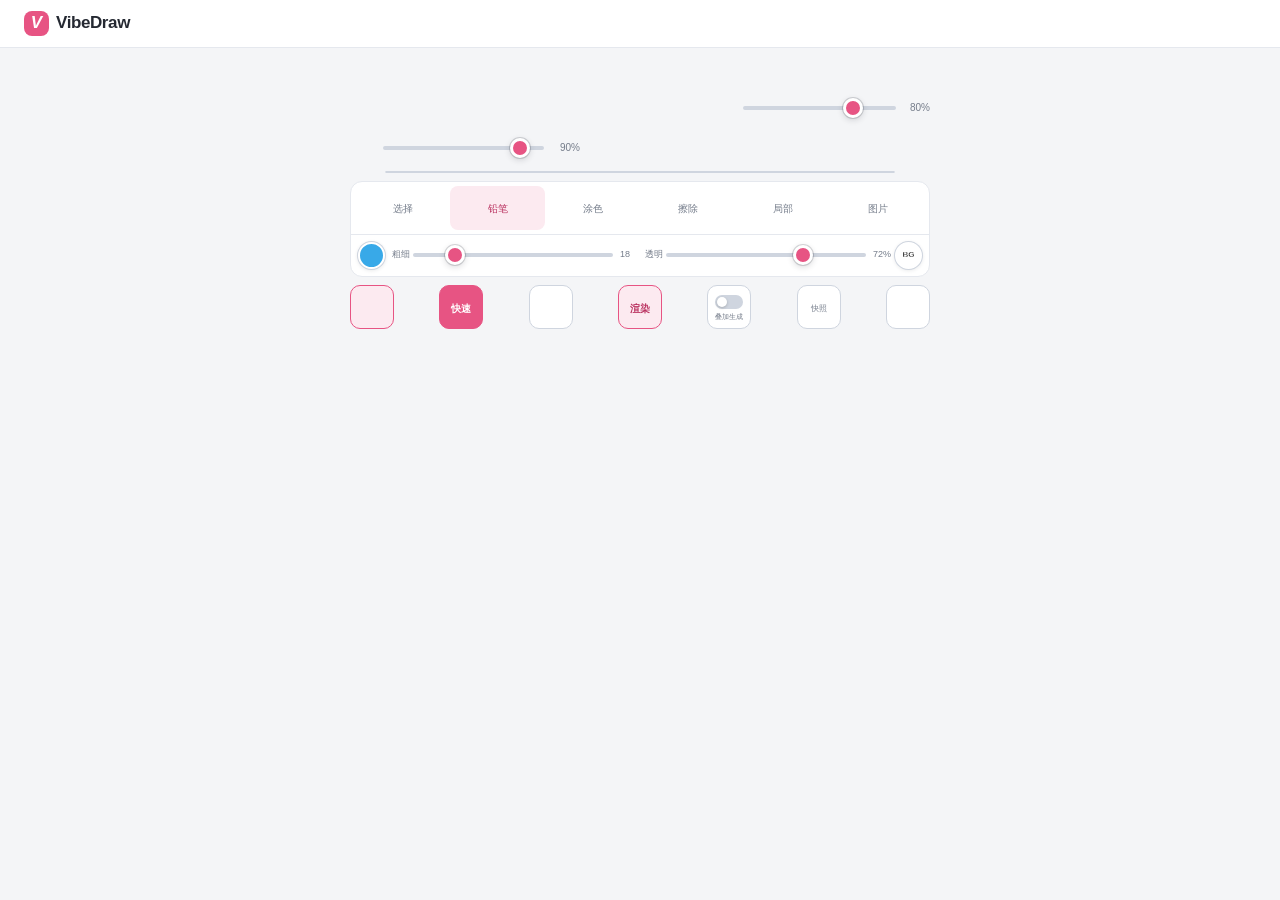
==== commit fca935ef: "0.4.35–0.4.37：提示词本地翻译、CVP 插件 v2.0.1 与 guid.md - 新增 app/services/translate.js 与插件侧 translate.py：中文提示词" ====
--- a/index.html
+++ b/index.html
@@ -5,7 +5,7 @@
   <meta name="viewport" content="width=device-width, initial-scale=1, viewport-fit=cover">
   <meta name="theme-color" content="#f4f5f7">
   <title>VibeDraw</title>
-  <link rel="icon" href="data:,">
+  <link rel="icon" href="./app/assets/icon.webp">
   <link rel="stylesheet" href="/__hermit/icons/fontawesome/css/all.min.css">
   <link rel="stylesheet" href="./styles/tokens.css">
   <link rel="stylesheet" href="./styles/base.css">
@@ -37,7 +37,7 @@
       </div>
       <section class="prompt-panel">
         <div class="prompt-readonly" id="prompt-display" role="text" tabindex="0" data-zh="画面描述，在作品设置中编辑" data-en="Image description, edit in Artwork settings" data-i18n-attr="aria-label"></div>
-        <div class="prompt-strength"><button class="icon-button" id="prompt-strength-default" type="button" data-zh="将图像权重设为80%" data-en="Set image weight to 80%" data-i18n-attr="aria-label"><i class="fa-regular fa-image" aria-hidden="true"></i></button><input id="prompt-strength" type="range" min="40" max="120" value="80" data-zh="图像权重" data-en="Image weight" data-i18n-attr="aria-label"><output id="prompt-strength-value">80%</output></div>
+        <div class="prompt-strength"><button class="icon-button" id="prompt-strength-default" type="button" data-zh="将图像权重设为80%" data-en="Set image weight to 80%" data-i18n-attr="aria-label"><i class="fa-regular fa-image" aria-hidden="true"></i></button><input id="prompt-strength" type="range" min="20" max="100" value="80" data-zh="图像权重" data-en="Image weight" data-i18n-attr="aria-label"><output id="prompt-strength-value">80%</output></div>
       </section>
       <section class="canvas-area" aria-label="Canvas">
         <div class="canvas-bar">
@@ -48,8 +48,8 @@
           <div class="canvas-actions">
             <button class="icon-button" id="canvas-fullscreen" aria-pressed="false" data-zh="全屏画布" data-en="Fullscreen canvas" data-i18n-attr="aria-label" data-help-zh="切换画布全屏，获得更大的绘制与选择空间。" data-help-en="Toggle fullscreen canvas for more drawing and selection space."><i class="fa-solid fa-expand"></i></button>
             <button class="icon-button" id="color-adjust" aria-expanded="false" aria-controls="color-adjust-panel" data-zh="调色" data-en="Color adjustments" data-i18n-attr="aria-label" data-help-zh="展开调色面板，实时调整成图的显示效果。" data-help-en="Open color adjustments to tune the displayed result live."><i class="fa-solid fa-palette"></i></button>
-            <button class="icon-button" id="undo" disabled data-zh="撤销" data-en="Undo" data-i18n-attr="aria-label" data-help-zh="撤销上一步画布编辑。" data-help-en="Undo the previous canvas edit."><i class="fa-solid fa-rotate-left"></i></button>
-            <button class="icon-button" id="redo" disabled data-zh="重做" data-en="Redo" data-i18n-attr="aria-label" data-help-zh="恢复刚刚撤销的画布编辑。" data-help-en="Restore the most recently undone canvas edit."><i class="fa-solid fa-rotate-right"></i></button>
+            <button class="icon-button" id="undo" disabled data-zh="撤销" data-en="Undo" data-i18n-attr="aria-label" data-help-zh="撤销上一步操作：画布编辑或成图切换。成图最多可回退 120 张，关闭应用后不可恢复。" data-help-en="Undo the last step: a canvas edit or a result change. Up to 120 results can be stepped back; closing the app clears the journal."><i class="fa-solid fa-rotate-left"></i></button>
+            <button class="icon-button" id="redo" disabled data-zh="重做" data-en="Redo" data-i18n-attr="aria-label" data-help-zh="恢复刚刚撤销的操作。" data-help-en="Redo the most recently undone step."><i class="fa-solid fa-rotate-right"></i></button>
             <button class="icon-button" id="clear-canvas" data-zh="清空草稿" data-en="Clear sketch" data-i18n-attr="aria-label" data-help-zh="删除全部画布元素，AI 成图会保留。" data-help-en="Remove all canvas elements while keeping the AI result."><i class="fa-regular fa-trash-can"></i></button>
           </div>
         </div>
@@ -58,6 +58,7 @@
           <img id="result-image" class="result-image" alt="AI result" hidden>
           <img id="result-glow-image" class="result-image result-glow-image" alt="" aria-hidden="true" hidden>
           <canvas id="draft-canvas" class="draft-canvas" width="768" height="768" aria-label="Drawing canvas"></canvas>
+          <canvas id="mask-canvas" class="mask-canvas" width="768" height="768" aria-hidden="true"></canvas>
           <canvas id="selection-canvas" class="selection-canvas" width="768" height="768" aria-hidden="true"></canvas>
           <div class="stage-empty" id="stage-empty"><i class="fa-solid fa-pen-nib"></i><strong data-zh="从一笔开始" data-en="Start with a stroke">从一笔开始</strong><span data-zh="简单的线条，也有无限可能" data-en="A simple shape. Endless possibilities.">简单的线条，也有无限可能</span></div>
           <button class="render-result-trigger" id="render-result-trigger" type="button" hidden data-zh="查看高清渲染" data-en="View high-resolution render" data-i18n-attr="aria-label" data-help-zh="打开高清渲染全屏预览。" data-help-en="Open the high-resolution render in fullscreen preview."><i class="fa-regular fa-gem" aria-hidden="true"></i></button>
@@ -88,6 +89,11 @@
           <div class="draw-options" id="draw-options">
             <button class="color-control color-button" id="stroke-color" type="button" data-zh="画笔颜色" data-en="Stroke color" data-i18n-attr="aria-label" data-help-zh="设置铅笔或涂色工具的颜色与透明度。" data-help-en="Set the pencil or brush color and opacity."></button>
             <div class="stroke-controls"><label class="stroke-control"><span id="size-label" data-zh="粗细" data-en="Size">粗细</span><input id="brush-size" type="range" min="1" max="96" value="18"><output id="brush-size-value">18</output></label><label class="stroke-control" id="stroke-opacity-control"><span data-zh="透明" data-en="Opacity">透明</span><input id="stroke-opacity" type="range" min="5" max="100" value="72"><output id="stroke-opacity-value">72%</output></label></div>
+            <button class="icon-control mask-clear-control" id="mask-clear" type="button" hidden data-zh="清除局部标记" data-en="Clear local marks" data-i18n-attr="aria-label" data-help-zh="清除画布上所有红色局部标记，重新开始标记。" data-help-en="Remove every red local mark on the canvas and start marking again."><i class="fa-solid fa-eraser" aria-hidden="true"></i></button>
+            <div class="local-prompt-options" id="local-prompt-options" hidden>
+              <button class="local-prompt-button" id="local-prompt" type="button" data-zh="局部重绘描述" data-en="Local change description" data-i18n-attr="aria-label" data-help-zh="描述红色标记区域要改成什么，只提交这句描述，不会带上顶部的画面描述。" data-help-en="Describe what the marked area should become. Only this description is submitted, without the artwork description."><span id="local-prompt-summary"></span></button>
+              <button class="icon-control local-prompt-edit" id="local-prompt-edit" type="button" data-zh="填写局部重绘描述" data-en="Write the local change description" data-i18n-attr="aria-label" data-help-zh="打开输入框，填写这一块要改成什么。" data-help-en="Open a dialog and write what this area should become."><i class="fa-solid fa-keyboard" aria-hidden="true"></i></button>
+            </div>
             <button class="color-control color-button bg-control" id="background-color" type="button" data-zh="画布底色" data-en="Canvas background" data-i18n-attr="aria-label" data-help-zh="设置画布与模型参考图使用的真实背景色。" data-help-en="Set the solid background used by the canvas and model reference."><span aria-hidden="true">BG</span></button>
           </div>
           <div id="selection-options" class="selection-options" hidden><span id="selection-hint"></span><div id="selection-actions" hidden>
@@ -134,8 +140,8 @@
     </div>
   </section>
   <div class="toast-stack" id="toast-stack" aria-live="polite"></div>
-  <script src="./app/core/namespace.js"></script><script src="./app/core/utils.js"></script><script src="./app/core/runtime.js"></script><script src="./app/core/drawing.js"></script><script src="./app/core/i18n.js"></script>
-  <script src="./app/platform/hermit.js"></script><script src="./app/services/assets.js"></script><script src="./app/services/store.js"></script><script src="./app/services/providers.js"></script><script src="./app/services/image-engine.js"></script>
+  <script src="./app/core/namespace.js"></script><script src="./app/assets/comfyui-plugin.js"></script><script src="./app/core/utils.js"></script><script src="./app/core/runtime.js"></script><script src="./app/core/drawing.js"></script><script src="./app/core/i18n.js"></script>
+  <script src="./app/platform/hermit.js"></script><script src="./app/services/assets.js"></script><script src="./app/services/store.js"></script><script src="./app/services/providers.js"></script><script src="./app/services/translate.js"></script><script src="./app/services/image-engine.js"></script>
   <script src="./app/components/ui.js"></script><script src="./app/components/canvas.js"></script><script src="./app/components/render-preview.js"></script><script src="./app/components/settings.js"></script><script src="./app/components/gallery.js"></script>
   <script src="./app/features/editor.js"></script><script src="./app/features/self-test.js"></script><script src="./app/app.js"></script>
 </body>
--- a/styles/editor.css
+++ b/styles/editor.css
@@ -1,14 +1,14 @@
 .work-heading{display:flex;align-items:center;height:34px}.work-name{display:flex;align-items:center;flex:0 1 auto;min-width:0;max-width:calc(100% - 112px);overflow:hidden;margin-right:7px;padding:4px 0;border:0;background:transparent;text-align:left;font-size:12px;font-weight:600}
 .work-name span{display:block;flex:0 1 auto;min-width:0;overflow:hidden;text-overflow:ellipsis;white-space:nowrap}.work-name i{flex:0 0 auto;margin-left:6px;font-size:9px;color:var(--muted)}.save-state{margin-left:auto;color:var(--muted);font-size:10px;white-space:nowrap;padding:0 3px}
 .work-heading .icon-button{height:32px;width:30px;flex-basis:30px;font-size:12px}
-.prompt-panel{display:flex;align-items:center;gap:8px;height:32px;margin:0 0 6px;padding:0;border:0;background:transparent}
+.prompt-panel{display:flex;align-items:center;height:32px;margin:0 0 6px;padding:0;border:0;background:transparent}
 .prompt-readonly{display:block;flex:0 0 62%;min-width:0;overflow-x:auto;overflow-y:hidden;white-space:nowrap;color:var(--ink);font-size:11px;line-height:32px;touch-action:pan-x;-webkit-overflow-scrolling:touch;scrollbar-width:none;outline:none}.prompt-readonly::-webkit-scrollbar{display:none}.prompt-readonly.is-placeholder{color:var(--muted)}
-.prompt-strength{display:flex;align-items:center;flex:1 1 0;min-width:0;height:32px}.prompt-strength .icon-button{flex:0 0 24px;width:24px;height:30px;padding:0;border:0;border-radius:0;background:transparent;color:var(--muted);font-size:12px}.prompt-strength .icon-button:active{color:var(--accent)}.prompt-strength input{flex:1;min-width:0;margin:0 0 0 1px;height:24px;accent-color:var(--accent)}.prompt-strength output{flex:0 0 31px;margin-left:3px;color:var(--muted);font-size:10px;text-align:right;font-variant-numeric:tabular-nums}
+.prompt-strength{display:flex;align-items:center;flex:1 1 0;min-width:0;height:32px;margin-left:8px}.prompt-strength .icon-button{flex:0 0 24px;width:24px;height:30px;padding:0;border:0;border-radius:0;background:transparent;color:var(--muted);font-size:12px}.prompt-strength .icon-button:active{color:var(--accent)}.prompt-strength input{flex:1;min-width:0;margin:0 0 0 1px;height:24px;accent-color:var(--accent)}.prompt-strength output{flex:0 0 31px;margin-left:3px;color:var(--muted);font-size:10px;text-align:right;font-variant-numeric:tabular-nums}
 .canvas-bar{display:flex;align-items:center;justify-content:space-between;min-height:36px;margin-bottom:5px}
 .action-help{display:none}
 .result-opacity-control{display:flex;align-items:center;flex:1;min-width:0;max-width:230px;height:32px;color:var(--muted)}.result-visibility{flex:0 0 28px;width:28px;height:28px;padding:0;border:0;border-radius:8px;background:transparent;color:var(--accent-deep);font-size:11px}.result-visibility[aria-pressed=false]{color:var(--ink)}.result-visibility:disabled{color:var(--line-strong)}.result-opacity-control label{display:flex;align-items:center;flex:1;min-width:0}.result-opacity-control input{flex:1;min-width:48px;margin:0 5px}.result-opacity-control output{flex:0 0 31px;font-size:10px;text-align:right;font-variant-numeric:tabular-nums}.canvas-actions{display:flex;flex:0 0 auto;margin-left:8px}.canvas-actions .icon-button{height:30px;width:31px;flex-basis:31px;font-size:12px}
 .stage-section{display:flex;justify-content:center}.stage-frame{position:relative;width:100%;max-width:510px;overflow:hidden;isolation:isolate;border:1px solid var(--line-strong);border-radius:12px;background:#fff;touch-action:none}
-.stage-background,.draft-canvas,.result-image,.selection-canvas{position:absolute;left:0;top:0;width:100%;height:100%}.stage-background{z-index:0}.draft-canvas{z-index:2;touch-action:none}.selection-canvas{z-index:3;pointer-events:none}.result-image{z-index:4;object-fit:contain;pointer-events:none;touch-action:none}.result-glow-image{z-index:5;mix-blend-mode:screen;pointer-events:none;touch-action:none}
+.stage-background,.draft-canvas,.mask-canvas,.result-image,.selection-canvas{position:absolute;left:0;top:0;width:100%;height:100%}.stage-background{z-index:0}.draft-canvas{z-index:2;touch-action:none}.selection-canvas{z-index:3;pointer-events:none}.mask-canvas{z-index:6;pointer-events:none}.result-image{z-index:4;object-fit:contain;pointer-events:none;touch-action:none}.result-glow-image{z-index:5;mix-blend-mode:screen;pointer-events:none;touch-action:none}
 .stage-empty{position:absolute;left:0;right:0;top:0;bottom:0;z-index:1;display:flex;flex-direction:column;align-items:center;justify-content:center;color:#929ba9;pointer-events:none;text-align:center}
 .stage-empty i{font-size:25px;margin-bottom:10px;color:#c4cbd6}.stage-empty strong{font-size:14px;font-weight:550}.stage-empty span{font-size:11px;margin-top:4px}
 .render-result-trigger{position:absolute;z-index:8;right:8px;bottom:8px;display:grid;place-items:center;width:34px;height:34px;padding:0;border:1px solid var(--accent);border-radius:50%;background:var(--accent);color:#fff;box-shadow:0 3px 10px rgba(37,41,50,.28);font-size:13px;opacity:0;transform:scale(.55);transition:transform .16s ease,box-shadow .16s ease}.render-result-trigger[hidden]{display:none}.render-result-trigger.is-ready{animation:render-result-pop .42s cubic-bezier(.2,.85,.3,1.25) both}.render-result-trigger:active{transform:scale(.9)}.render-result-trigger:focus-visible{outline:2px solid var(--accent-deep);outline-offset:2px}@keyframes render-result-pop{0%{opacity:0;transform:scale(.55)}70%{opacity:1;transform:scale(1.12)}100%{opacity:1;transform:scale(1)}}
@@ -23,6 +23,15 @@
 .tool-options{border-top:1px solid var(--line);padding:3px 7px;min-height:42px}.draw-options{display:flex;align-items:center;min-height:34px}
 .color-control{flex:0 0 27px;width:27px;height:27px;padding:0;border:2px solid var(--surface);border-radius:50%;background:#38a9e8;box-shadow:0 0 0 1px var(--line-strong),0 1px 4px rgba(37,41,50,.14)}
 .color-control:active{transform:scale(.94)}.bg-control{display:grid;place-items:center;flex-basis:27px;margin-left:4px;background:#fff}
+.icon-control{display:grid;place-items:center;flex:0 0 27px;width:27px;height:27px;margin-left:4px;padding:0;border:0;background:transparent;color:var(--muted);font-size:15px}.icon-control[hidden]{display:none}
+.mask-clear-control{color:#c8353f}
+.draw-options.is-mask .stroke-controls,.draw-options.is-eraser .stroke-controls{grid-template-columns:minmax(0,1fr);flex:1 1 50%}
+.draw-options.is-mask #brush-size-value,.draw-options.is-eraser #brush-size-value{transform:none;flex:0 0 auto;min-width:12px}
+.draw-options.is-mask .local-prompt-options{flex:1 1 50%;margin-left:18px}
+.local-prompt-options{display:flex;align-items:center;flex:1;min-width:0;margin-left:7px}.local-prompt-options[hidden]{display:none}
+.local-prompt-button{flex:1;min-width:0;height:27px;padding:0 4px;border:0;background:transparent;color:var(--ink);font-size:10px;line-height:27px;text-align:left;overflow:hidden;white-space:nowrap;text-overflow:ellipsis}
+.local-prompt-button.is-placeholder{color:var(--muted)}
+.tool-button.is-disabled{opacity:.42}
 .bg-control span{display:block;color:#111;font-size:8px;font-weight:800;line-height:1;letter-spacing:0;-webkit-text-stroke:.35px rgba(255,255,255,.96);text-shadow:-1px 0 #fff,1px 0 #fff,0 -1px #fff,0 1px #fff;pointer-events:none}
 .stroke-controls{display:grid;grid-template-columns:minmax(0,1fr) minmax(0,1fr);gap:7px;align-items:center;flex:1;min-width:0;margin-left:7px}.stroke-control{display:flex;align-items:center;min-width:0}.stroke-control span{flex:0 0 auto;font-size:9px;color:var(--muted);white-space:nowrap;margin-right:3px}.stroke-control input{width:100%;height:24px;min-width:24px;margin:0}.stroke-control output{flex:0 0 25px;font-size:9px;text-align:right;color:var(--muted)}#brush-size-value{transform:translateX(-8px)}.selection-options{display:flex;align-items:center;justify-content:center;min-height:34px}.selection-options>span{color:var(--muted);font-size:11px}.selection-options>div{display:flex;width:100%;align-items:center;justify-content:space-between}.selection-color-button{display:flex;align-items:center;justify-content:center;flex:0 0 47px;height:28px;padding:0 5px;border:1px solid var(--line-strong);border-radius:8px;background:var(--surface-strong);color:var(--ink);font-size:9px}.selection-color-swatch{box-sizing:border-box;flex:0 0 12px;width:12px;min-width:12px;max-width:12px;height:12px;min-height:12px;max-height:12px;margin-right:3px;border:2px solid var(--surface);border-radius:999px;background:#38a9e8;box-shadow:0 0 0 1px var(--line-strong)}.selection-color-button:disabled .selection-color-swatch{background:var(--line-strong)!important;background-image:none!important}.selection-options .icon-button{width:30px;height:34px;flex-basis:30px}
 .generation-row{display:flex;align-items:center;justify-content:space-between;margin-top:8px}
--- a/styles/components.css
+++ b/styles/components.css
@@ -15,12 +15,25 @@
 .strength-field>span{font-weight:700;color:var(--ink)}
 .secret-input{display:flex}.secret-input input{border-radius:9px 0 0 9px}.secret-input button{flex:0 0 34px;border:1px solid var(--line-strong);border-left:0;background:var(--surface-strong);color:var(--muted)}.secret-input button:last-child{border-radius:0 9px 9px 0}
 .model-tabs{margin-bottom:12px}.model-intro{font-size:12px;color:var(--muted)}.advanced{border-top:1px solid var(--line);margin-top:10px}.advanced summary{padding:12px 0;font-size:12px;color:var(--muted);cursor:pointer}.connection-status{font-size:11px;min-height:16px;color:var(--green)}
-.locked-field strong{display:flex;align-items:center;min-height:39px;padding:8px 10px;border:1px solid var(--line);border-radius:9px;background:var(--paper);color:var(--ink);font-size:12px;font-weight:600}.a1x-profile{margin:2px 0 10px;padding:10px;border:1px solid var(--line);border-radius:11px;background:var(--paper)}.a1x-profile>div:first-child{display:flex;align-items:center;margin-bottom:10px}.a1x-profile i{width:28px;height:28px;display:flex;align-items:center;justify-content:center;margin-right:8px;border-radius:8px;background:var(--accent-soft);color:var(--accent-deep)}.a1x-profile span{min-width:0}.a1x-profile strong,.a1x-profile small{display:block}.a1x-profile strong{font-size:12px}.a1x-profile small{margin-top:2px;color:var(--muted);font-size:10px;line-height:1.45}.a1x-profile .field{margin-bottom:0}.compact-help{margin-top:-7px!important}
-.a1x-quick-setup{width:100%;justify-content:flex-start;margin-bottom:12px;text-align:left}.a1x-quick-setup>span{min-width:0}.a1x-quick-setup strong,.a1x-quick-setup small{display:block}.a1x-quick-setup small{margin-top:2px;color:var(--muted);font-size:10px;font-weight:400}
+.locked-field strong{display:flex;align-items:center;min-height:39px;padding:8px 10px;border:1px solid var(--line);border-radius:9px;background:var(--paper);color:var(--ink);font-size:12px;font-weight:600}.compact-help{margin-top:-7px!important}
+.translate-row{display:flex;align-items:flex-start;margin:-6px 0 12px}.translate-row[hidden]{display:none}.translate-row .field-help{flex:1 1 auto;min-width:0;margin:0}.translate-row .button{flex:0 0 auto;min-height:28px;margin-left:10px;padding:3px 10px;font-size:11px;border-radius:8px}
+.aspect-value{display:flex;align-items:center;flex-wrap:wrap}.aspect-value strong+strong,.aspect-value .aspect-sizes{margin-left:6px}.aspect-sizes{display:flex}.aspect-sizes button{min-height:39px;padding:0 10px;border:1px solid var(--line-strong);border-radius:9px;background:var(--surface-strong);color:var(--muted);font-size:12px}.aspect-sizes button+button{margin-left:6px}.aspect-sizes button.is-active{border-color:var(--accent);background:var(--accent-soft);color:var(--accent-deep);font-weight:600}/* Kept as two rules: an unsupported selector inside a list (.focus-visible on the
+   Android 11 WebView) makes the browser drop the whole rule, which silently killed
+   the :focus half as well and left the UA focus ring on the summary. */
+.advanced summary:focus{outline:none!important}
+.advanced summary:focus-visible{outline:none!important}
 .section-label{font-size:12px;font-weight:650;margin:18px 0 10px}.section-label:first-child{margin-top:0}.switch-row{display:flex;align-items:center;justify-content:space-between;padding:10px 0;margin-bottom:10px;border-bottom:1px solid var(--line)}.switch-row strong{font-size:12px;font-weight:550}.switch-row small{display:block;color:var(--muted);font-size:10px;margin-top:2px}.switch-row input{width:20px;height:20px;accent-color:var(--accent)}.switch-row input.toggle-switch{-webkit-appearance:none;appearance:none;position:relative;flex:0 0 38px;width:38px;height:22px;margin-left:12px;border:0;border-radius:999px;background:var(--line-strong);transition:background .16s ease}.switch-row input.toggle-switch:after{content:"";position:absolute;left:2px;top:2px;width:18px;height:18px;border-radius:50%;background:#fff;box-shadow:0 1px 4px rgba(0,0,0,.22);transition:transform .16s ease}.switch-row input.toggle-switch:checked{background:var(--accent)}.switch-row input.toggle-switch:checked:after{transform:translateX(16px)}
 .notice{padding:10px 12px;border-radius:9px;background:var(--paper);color:var(--muted);font-size:11px;line-height:1.6;margin-bottom:14px}
-.help-copy{font-size:12px;line-height:1.75;color:var(--muted)}.help-copy h3{font-size:13px;color:var(--ink);margin:17px 0 6px}.help-copy h3:first-child{margin-top:0}.help-copy ol{padding-left:20px;margin:8px 0}.help-copy li{margin-bottom:6px}
+.help-copy{font-size:12px;line-height:1.6;color:var(--muted)}.help-copy h3{font-size:13px;color:var(--ink);margin:16px 0 8px}.help-copy h3:first-child{margin-top:0}.help-list{display:grid;gap:9px}
+/* The help sheet is read as a map of the toolbars, so every line leads with the tool's
+   own icon. Flex gap is dropped by this WebView, hence the margin on the chip. */
+.help-line{display:flex;align-items:flex-start}
+.help-icon{box-sizing:border-box;flex:0 0 auto;min-width:30px;height:30px;margin-right:9px;padding:0 6px;display:inline-flex;align-items:center;justify-content:center;border:1px solid var(--line-strong);border-radius:9px;background:var(--surface-strong);color:var(--ink);font-size:12px}
+.help-icon i+i{margin-left:4px}
+.help-line strong{display:block;font-size:12px;font-weight:600;color:var(--ink)}
+.help-line p{margin:2px 0 0;font-size:11.5px;line-height:1.55}
 .about-brand{display:flex;align-items:center;margin:4px 0 16px}.about-brand strong{font-size:20px}.about-brand .brand-mark{width:38px;height:38px;font-size:26px;margin-right:10px}.about-meta{font-size:12px;color:var(--muted)}
+.about-link{width:100%;margin-top:16px;text-decoration:none}
 .toast-stack{position:fixed;z-index:150;left:14px;right:14px;bottom:calc(18px + var(--safe-bottom));display:flex;flex-direction:column;align-items:center;pointer-events:none}
 .toast{max-width:480px;display:flex;align-items:flex-start;margin-top:6px;padding:10px 13px;border-radius:10px;color:var(--ink);background:var(--surface-strong);border:1px solid var(--line-strong);box-shadow:0 5px 24px rgba(0,0,0,.18);font-size:12px;pointer-events:auto}
 .toast i{margin:3px 8px 0 0;color:var(--green)}.toast.error i{color:var(--danger)}.toast button{margin-left:10px;border:0;padding:0 2px;background:transparent;color:var(--muted)}
@@ -32,16 +45,21 @@
 .render-preview-stage img{display:none!important}
 .render-preview-stage canvas{display:block!important;width:auto!important;height:100%!important;max-width:none!important;max-height:none!important;object-fit:contain!important;transform-origin:center center;will-change:transform;user-select:none;touch-action:none;-webkit-user-drag:none}
 .render-preview-stage canvas[hidden]{display:none!important}
-.render-preview-tools{position:absolute!important;z-index:3!important;top:calc(var(--safe-top) + 10px)!important;left:50%!important;right:auto!important;transform:translateX(-50%)!important;display:flex!important;align-items:center!important;gap:10px!important;padding:5px 8px!important;border:1px solid rgba(255,255,255,.5)!important;border-radius:16px!important;background:rgba(255,255,255,.22)!important;box-shadow:0 6px 24px rgba(0,0,0,.38), inset 0 1px 0 rgba(255,255,255,.58)!important;backdrop-filter:blur(18px) saturate(1.45) contrast(1.2)!important;-webkit-backdrop-filter:blur(18px) saturate(1.45) contrast(1.2)!important}
+.render-preview-tools{position:absolute!important;z-index:3!important;top:calc(var(--safe-top) + 10px)!important;left:50%!important;right:auto!important;transform:translateX(-50%)!important;display:flex!important;align-items:center!important;padding:5px 8px!important;border:1px solid rgba(255,255,255,.5)!important;border-radius:16px!important;background:rgba(255,255,255,.22)!important;box-shadow:0 6px 24px rgba(0,0,0,.38), inset 0 1px 0 rgba(255,255,255,.58)!important;backdrop-filter:blur(18px) saturate(1.45) contrast(1.2)!important;-webkit-backdrop-filter:blur(18px) saturate(1.45) contrast(1.2)!important}
 .render-preview-tools .icon-button{width:38px!important;height:38px!important;min-width:38px!important;min-height:38px!important;margin:0!important;border:0!important;border-radius:11px!important;color:#000!important;background:transparent!important;text-shadow:none!important}
 .render-preview-tools .icon-button:hover,.render-preview-tools .icon-button:active,.render-preview-tools .icon-button:focus-visible{background:transparent!important}
+/* Flex gap is dropped by this Android WebView (Chrome 83 predates it), which silently
+   collapsed the toolbar into five touching icons. Spacing therefore comes from the
+   adjacent sibling: a margin is honoured everywhere, a gap is not. */
+.render-preview-tools .icon-button+.icon-button{margin-left:10px!important}
+#render-preview-adjust[aria-expanded="true"]{background:var(--accent)!important;color:#fff!important}
 .render-preview-adjustments{position:absolute;z-index:4;left:50%;bottom:calc(var(--safe-bottom) + 14px);width:calc(100% - 24px);max-width:640px;display:grid;grid-template-columns:repeat(3,minmax(0,1fr));gap:7px 12px;padding:10px 12px;border:1px solid rgba(255,255,255,.5);border-radius:16px;background:rgba(255,255,255,.24);box-shadow:0 8px 26px rgba(0,0,0,.4),inset 0 1px 0 rgba(255,255,255,.58);backdrop-filter:blur(18px) saturate(1.45) contrast(1.2);-webkit-backdrop-filter:blur(18px) saturate(1.45) contrast(1.2);transform:translateX(-50%);color:#fff}
 .render-preview-adjustments[hidden]{display:none!important}.render-preview-adjustments .color-adjust-item>span,.render-preview-adjustments .color-adjust-item output{color:#000;text-shadow:none}.render-preview-adjustments .color-adjust-item input{accent-color:#000}
-.render-preview-adjust-actions{grid-column:1/-1;display:flex;justify-content:flex-end;gap:8px;padding-top:3px}.render-preview-adjust-actions .button{min-height:30px;padding:4px 10px;font-size:10px}
-.render-preview-promptbar{position:absolute;z-index:3;left:12px;right:12px;top:calc(var(--safe-top) + 10px);display:flex;align-items:center;gap:8px;pointer-events:none}.render-preview-prompt{box-sizing:border-box;width:66%;min-width:0;height:38px;padding:0 10px;overflow-x:auto;overflow-y:hidden;white-space:nowrap;border:1px solid rgba(255,255,255,.5);border-radius:12px;background:rgba(255,255,255,.22);color:#000;font-size:11px;line-height:38px;pointer-events:auto;touch-action:pan-x;overscroll-behavior-x:contain;scrollbar-width:none;backdrop-filter:blur(18px) saturate(1.45) contrast(2) brightness(1);-webkit-backdrop-filter:blur(18px) saturate(1.45) contrast(2) brightness(1)}.render-preview-prompt::-webkit-scrollbar{display:none}.render-preview-weight{box-sizing:border-box;width:34%;min-width:0;height:38px;display:flex;align-items:center;gap:4px;padding:3px 7px;border:1px solid rgba(255,255,255,.5);border-radius:12px;background:rgba(255,255,255,.22);color:#000;pointer-events:auto;backdrop-filter:blur(18px) saturate(1.45) contrast(2) brightness(1);-webkit-backdrop-filter:blur(18px) saturate(1.45) contrast(2) brightness(1)}.render-preview-weight .icon-button{flex:0 0 24px;width:24px;height:28px;padding:0;border:0;background:transparent;color:#000;font-size:12px}.render-preview-weight input{min-width:0;flex:1;height:22px;margin:0;accent-color:#000}.render-preview-weight output{flex:0 0 30px;font-size:9px;text-align:right;color:#000;font-variant-numeric:tabular-nums}@media(max-width:380px){.render-preview-promptbar{left:8px;right:8px;gap:5px}.render-preview-weight{padding-left:4px;padding-right:4px}.render-preview-weight output{flex-basis:27px}}
-.render-preview-prompt{cursor:grab}.render-preview-weight{width:calc(34% - 8px)}
+.render-preview-adjust-actions{grid-column:1/-1;display:flex;align-items:center;justify-content:flex-start;padding-top:4px}.render-preview-adjust-actions .button{min-height:34px;padding:6px 15px;font-size:11.5px}.render-preview-adjust-actions .button+.button{margin-left:10px}
+.render-preview-promptbar{position:absolute;z-index:3;left:12px;right:12px;top:calc(var(--safe-top) + 10px);display:flex;align-items:center;pointer-events:none}.render-preview-prompt{box-sizing:border-box;width:66%;min-width:0;height:38px;padding:0 10px;overflow-x:auto;overflow-y:hidden;white-space:nowrap;border:1px solid rgba(255,255,255,.5);border-radius:12px;background:rgba(255,255,255,.22);color:#000;font-size:11px;line-height:38px;pointer-events:auto;touch-action:pan-x;overscroll-behavior-x:contain;scrollbar-width:none;backdrop-filter:blur(18px) saturate(1.45) contrast(2) brightness(1);-webkit-backdrop-filter:blur(18px) saturate(1.45) contrast(2) brightness(1)}.render-preview-prompt::-webkit-scrollbar{display:none}.render-preview-weight{box-sizing:border-box;width:34%;min-width:0;height:38px;display:flex;align-items:center;padding:3px 7px;border:1px solid rgba(255,255,255,.5);border-radius:12px;background:rgba(255,255,255,.22);color:#000;pointer-events:auto;backdrop-filter:blur(18px) saturate(1.45) contrast(2) brightness(1);-webkit-backdrop-filter:blur(18px) saturate(1.45) contrast(2) brightness(1)}.render-preview-weight .icon-button{flex:0 0 24px;width:24px;height:28px;margin-right:4px;padding:0;border:0;background:transparent;color:#000;font-size:12px}.render-preview-weight input{min-width:0;flex:1;height:22px;margin:0;accent-color:#000}.render-preview-weight output{flex:0 0 30px;margin-left:4px;font-size:9px;text-align:right;color:#000;font-variant-numeric:tabular-nums}@media(max-width:380px){.render-preview-promptbar{left:8px;right:8px}.render-preview-weight{margin-left:5px;width:calc(34% - 5px);padding-left:4px;padding-right:4px}.render-preview-weight output{flex-basis:27px}}
+.render-preview-prompt{cursor:grab}.render-preview-weight{margin-left:8px;width:calc(34% - 8px)}
 .choice-layer{position:fixed;z-index:140;left:0;right:0;top:0;bottom:0}.choice-backdrop{position:absolute;left:0;right:0;top:0;bottom:0;background:rgba(12,17,26,.46)}.choice-sheet{position:absolute;left:0;right:0;bottom:0;max-height:72vh;padding-bottom:var(--safe-bottom);border-radius:18px 18px 0 0;background:var(--surface);box-shadow:0 -12px 50px rgba(0,0,0,.2);overflow:hidden;outline:none}.choice-header{display:flex;align-items:center;justify-content:space-between;min-height:52px;padding:7px 12px 7px 16px;border-bottom:1px solid var(--line)}.choice-header h2{margin:0;font-size:16px;font-weight:650}.choice-header .icon-button{width:34px;height:34px}.choice-options{max-height:calc(72vh - 62px - var(--safe-bottom));overflow-y:auto;padding:0 16px}.choice-option{width:100%;min-height:52px;display:flex;align-items:center;justify-content:space-between;padding:8px 2px;border:0;border-bottom:1px solid var(--line);background:transparent;color:var(--ink);text-align:left;font-size:14px}.choice-option:last-child{border-bottom:0}.choice-option i{color:var(--accent);font-size:14px}.choice-option.is-selected{font-weight:650;color:var(--accent-deep)}
-@media(max-width:520px){.render-preview-adjustments{grid-template-columns:repeat(2,minmax(0,1fr));gap:6px 10px}.render-preview-tools{gap:7px}}
+@media(max-width:520px){.render-preview-adjustments{grid-template-columns:repeat(2,minmax(0,1fr));gap:6px 10px}.render-preview-tools .icon-button+.icon-button{margin-left:7px!important}}
 .render-preview-tools{backdrop-filter:blur(18px) saturate(1.45) contrast(2) brightness(1)!important;-webkit-backdrop-filter:blur(18px) saturate(1.45) contrast(2) brightness(1)!important}
 .render-preview-adjustments{backdrop-filter:blur(18px) saturate(1.45) contrast(2) brightness(1)!important;-webkit-backdrop-filter:blur(18px) saturate(1.45) contrast(2) brightness(1)!important}
 .gallery-tools{display:flex;align-items:center;margin-bottom:12px}.gallery-tools input{flex:1;min-width:0;margin-right:8px;height:38px;border:1px solid var(--line-strong);border-radius:9px;background:var(--surface-strong);color:var(--ink);padding:8px 10px}
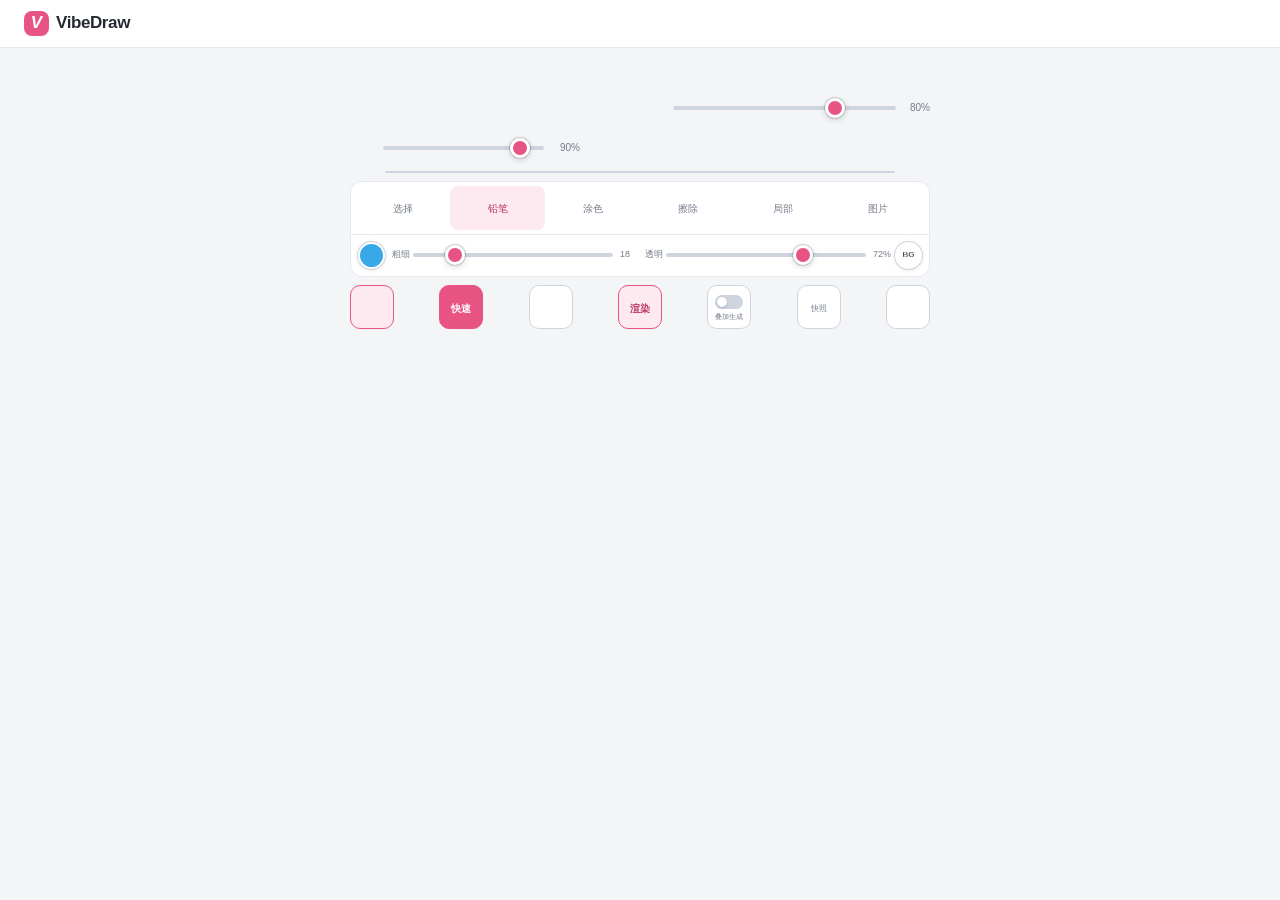
==== commit 17309f1d: "chore: 提交工作树现状（全局改名前的基线） - 收尾编辑器/画布/图库/预览/设置与 providers/store/assets 的既有改动 - 补充 cover/layer 测试与片尾素材 " ====
--- a/index.html
+++ b/index.html
@@ -36,7 +36,7 @@
         <button class="icon-button" id="work-settings" data-zh="作品设置" data-en="Artwork settings" data-i18n-attr="aria-label"><i class="fa-solid fa-gear"></i></button>
       </div>
       <section class="prompt-panel">
-        <div class="prompt-readonly" id="prompt-display" role="text" tabindex="0" data-zh="画面描述，在作品设置中编辑" data-en="Image description, edit in Artwork settings" data-i18n-attr="aria-label"></div>
+        <div class="prompt-readonly" id="prompt-display" role="button" tabindex="0" data-zh="画面描述，点击修改" data-en="Image description, tap to edit" data-i18n-attr="aria-label"><i class="fa-solid fa-pen prompt-edit-icon" aria-hidden="true"></i><span class="prompt-display-text" id="prompt-display-text"></span></div>
         <div class="prompt-strength"><button class="icon-button" id="prompt-strength-default" type="button" data-zh="将图像权重设为80%" data-en="Set image weight to 80%" data-i18n-attr="aria-label"><i class="fa-regular fa-image" aria-hidden="true"></i></button><input id="prompt-strength" type="range" min="20" max="100" value="80" data-zh="图像权重" data-en="Image weight" data-i18n-attr="aria-label"><output id="prompt-strength-value">80%</output></div>
       </section>
       <section class="canvas-area" aria-label="Canvas">
@@ -60,7 +60,7 @@
           <canvas id="draft-canvas" class="draft-canvas" width="768" height="768" aria-label="Drawing canvas"></canvas>
           <canvas id="mask-canvas" class="mask-canvas" width="768" height="768" aria-hidden="true"></canvas>
           <canvas id="selection-canvas" class="selection-canvas" width="768" height="768" aria-hidden="true"></canvas>
-          <div class="stage-empty" id="stage-empty"><i class="fa-solid fa-pen-nib"></i><strong data-zh="从一笔开始" data-en="Start with a stroke">从一笔开始</strong><span data-zh="简单的线条，也有无限可能" data-en="A simple shape. Endless possibilities.">简单的线条，也有无限可能</span></div>
+          <div class="stage-empty" id="stage-empty"><i class="fa-solid fa-pen"></i><strong data-zh="从一笔开始" data-en="Start with a stroke">从一笔开始</strong><span data-zh="简单的线条，也有无限可能" data-en="A simple shape. Endless possibilities.">简单的线条，也有无限可能</span></div>
           <button class="render-result-trigger" id="render-result-trigger" type="button" hidden data-zh="查看高清渲染" data-en="View high-resolution render" data-i18n-attr="aria-label" data-help-zh="打开高清渲染全屏预览。" data-help-en="Open the high-resolution render in fullscreen preview."><i class="fa-regular fa-gem" aria-hidden="true"></i></button>
           <div class="stage-busy" id="stage-busy" hidden><span class="spinner"></span><span id="busy-label"></span><button id="cancel-generation" data-zh="停止等待" data-en="Dismiss">停止等待</button></div>
         </div></div>
@@ -75,7 +75,7 @@
         </div>
       </section>
       <div class="fullscreen-bottom" id="fullscreen-bottom">
-      <button class="fullscreen-tools-toggle" id="fullscreen-tools-toggle" type="button" aria-expanded="true" data-zh="收起底部工具" data-en="Collapse bottom tools" data-i18n-attr="aria-label"><i class="fa-solid fa-caret-down" aria-hidden="true"></i><span class="fullscreen-pan-thumb" aria-hidden="true"></span></button>
+      <button class="fullscreen-tools-toggle" id="fullscreen-tools-toggle" type="button" aria-expanded="true" data-zh="收起底部工具和顶部控制栏" data-en="Collapse the bottom tools and the top bar" data-i18n-attr="aria-label"><i class="fa-solid fa-caret-down" aria-hidden="true"></i><span class="fullscreen-pan-thumb" aria-hidden="true"></span></button>
       <section class="drawing-dock">
         <nav class="tool-group" aria-label="Drawing tools">
           <button class="tool-button" data-tool="select" data-help-zh="选择、框选、移动、缩放或组合画布对象。" data-help-en="Select, marquee, move, resize, or group canvas objects."><i class="fa-solid fa-arrow-pointer"></i><span data-zh="选择" data-en="Select">选择</span></button>
@@ -102,8 +102,8 @@
             <button class="icon-button" id="ungroup-selected" data-zh="取消成组" data-en="Ungroup" data-i18n-attr="aria-label" data-help-zh="解除所选对象的成组关系。" data-help-en="Remove grouping from the selected objects."><i class="fa-solid fa-object-ungroup"></i></button>
             <button class="icon-button" id="scale-down" data-zh="缩小" data-en="Shrink" data-i18n-attr="aria-label" data-help-zh="等比缩小所选对象。" data-help-en="Scale the selected objects down proportionally."><i class="fa-solid fa-minus"></i></button>
             <button class="icon-button" id="scale-up" data-zh="放大" data-en="Enlarge" data-i18n-attr="aria-label" data-help-zh="等比放大所选对象。" data-help-en="Scale the selected objects up proportionally."><i class="fa-solid fa-plus"></i></button>
-            <button class="icon-button" id="layer-down" data-zh="下移一层" data-en="Send backward" data-i18n-attr="aria-label" data-help-zh="把单个所选对象下移一层。" data-help-en="Send the selected object back by one layer."><i class="fa-solid fa-arrow-down"></i></button>
-            <button class="icon-button" id="layer-up" data-zh="上移一层" data-en="Bring forward" data-i18n-attr="aria-label" data-help-zh="把单个所选对象上移一层。" data-help-en="Bring the selected object forward by one layer."><i class="fa-solid fa-arrow-up"></i></button>
+            <button class="icon-button" id="layer-down" data-zh="下移一层" data-en="Send backward" data-i18n-attr="aria-label" data-help-zh="把所选对象整体下移一层,成组时整个组一起移动。" data-help-en="Send the whole selection back one layer; a group moves as one."><i class="fa-solid fa-arrow-down"></i></button>
+            <button class="icon-button" id="layer-up" data-zh="上移一层" data-en="Bring forward" data-i18n-attr="aria-label" data-help-zh="把所选对象整体上移一层,成组时整个组一起移动。" data-help-en="Bring the whole selection forward one layer; a group moves as one."><i class="fa-solid fa-arrow-up"></i></button>
             <button class="icon-button" id="duplicate-selected" data-zh="复制对象" data-en="Duplicate" data-i18n-attr="aria-label" data-help-zh="复制所选对象并轻微错开位置。" data-help-en="Duplicate selected objects with a small offset."><i class="fa-regular fa-copy"></i></button>
             <button class="icon-button danger" id="delete-selected" data-zh="删除对象" data-en="Delete object" data-i18n-attr="aria-label" data-help-zh="删除当前所选对象。" data-help-en="Delete the selected objects."><i class="fa-regular fa-trash-can"></i></button>
           </div></div>
@@ -130,18 +130,16 @@
     <div class="render-preview-stage" id="render-preview-stage"><img id="render-preview-image" alt="High-resolution AI render" draggable="false" hidden><canvas id="render-preview-surface" aria-label="Adjusted high-resolution render" hidden></canvas></div>
     <div class="render-preview-tools" role="toolbar" aria-label="Render preview tools"><button class="icon-button" id="render-preview-adjust" aria-expanded="false" aria-controls="render-preview-adjustments" data-zh="调色渲染图" data-en="Adjust render colors" data-i18n-attr="aria-label"><i class="fa-solid fa-palette"></i></button><button class="icon-button" id="render-preview-download" data-zh="下载渲染大图" data-en="Download render" data-i18n-attr="aria-label"><i class="fa-solid fa-download"></i></button><button class="icon-button" id="render-preview-reset" data-zh="复位图片" data-en="Reset image" data-i18n-attr="aria-label"><i class="fa-solid fa-rotate-left"></i></button><button class="icon-button danger" id="render-preview-clear" data-zh="清除高清渲染" data-en="Clear high-resolution render" data-i18n-attr="aria-label"><i class="fa-solid fa-trash-can"></i></button><button class="icon-button" id="render-preview-close" data-zh="关闭预览" data-en="Close preview" data-i18n-attr="aria-label"><i class="fa-solid fa-xmark"></i></button></div>
     <div class="render-preview-adjustments" id="render-preview-adjustments" hidden>
-      <label class="color-adjust-item"><span><span data-zh="亮度" data-en="Brightness">亮度</span><output data-render-adjust-output="resultBrightness">100%</output></span><input data-render-adjust="resultBrightness" type="range" min="40" max="180" value="100" data-suffix="%"></label>
-      <label class="color-adjust-item"><span><span data-zh="对比度" data-en="Contrast">对比度</span><output data-render-adjust-output="resultContrast">100%</output></span><input data-render-adjust="resultContrast" type="range" min="40" max="180" value="100" data-suffix="%"></label>
       <label class="color-adjust-item"><span><span data-zh="饱和度" data-en="Saturation">饱和度</span><output data-render-adjust-output="resultSaturation">100%</output></span><input data-render-adjust="resultSaturation" type="range" min="0" max="220" value="100" data-suffix="%"></label>
       <label class="color-adjust-item"><span><span data-zh="色相" data-en="Hue">色相</span><output data-render-adjust-output="resultHue">0°</output></span><input data-render-adjust="resultHue" type="range" min="-180" max="180" value="0" data-suffix="°"></label>
       <label class="color-adjust-item"><span><span data-zh="梦幻辉光" data-en="Dream glow">梦幻辉光</span><output data-render-adjust-output="resultGlow">0%</output></span><input data-render-adjust="resultGlow" type="range" min="0" max="100" value="0" data-suffix="%"></label>
       <label class="color-adjust-item"><span><span data-zh="清晰度" data-en="Sharpness">清晰度</span><output data-render-adjust-output="resultClarity">0%</output></span><input data-render-adjust="resultClarity" type="range" min="0" max="100" value="0" data-suffix="%"></label>
-      <div class="render-preview-adjust-actions"><button class="button button-primary" id="render-preview-adjust-default" data-zh="保存默认" data-en="Save default">保存默认</button><button class="button button-secondary" id="render-preview-adjust-reset" data-zh="重置" data-en="Reset">重置</button><button class="button button-secondary" id="render-preview-adjust-close" data-zh="关闭" data-en="Close">关闭</button></div>
+      <div class="render-preview-adjust-actions"><button class="button button-primary" id="render-preview-adjust-default" data-zh="保存默认" data-en="Save default">保存默认</button><button class="button button-secondary" id="render-preview-adjust-reset" data-zh="重置" data-en="Reset">重置</button><button class="button button-secondary" id="render-preview-adjust-close" data-zh="关闭" data-en="Close">关闭</button><label class="render-preview-switch"><span data-zh="调色效果" data-en="Color effect">调色效果</span><input id="render-preview-adjust-enabled" type="checkbox" role="switch" checked></label></div>
     </div>
   </section>
   <div class="toast-stack" id="toast-stack" aria-live="polite"></div>
   <script src="./app/core/namespace.js"></script><script src="./app/assets/comfyui-plugin.js"></script><script src="./app/core/utils.js"></script><script src="./app/core/runtime.js"></script><script src="./app/core/drawing.js"></script><script src="./app/core/i18n.js"></script>
-  <script src="./app/platform/hermit.js"></script><script src="./app/services/assets.js"></script><script src="./app/services/store.js"></script><script src="./app/services/providers.js"></script><script src="./app/services/translate.js"></script><script src="./app/services/image-engine.js"></script>
+  <script src="./app/platform/hermit.js"></script><script src="./app/services/assets.js"></script><script src="./app/services/store.js"></script><script src="./app/services/providers.js"></script><script src="./app/services/image-engine.js"></script>
   <script src="./app/components/ui.js"></script><script src="./app/components/canvas.js"></script><script src="./app/components/render-preview.js"></script><script src="./app/components/settings.js"></script><script src="./app/components/gallery.js"></script>
   <script src="./app/features/editor.js"></script><script src="./app/features/self-test.js"></script><script src="./app/app.js"></script>
 </body>
--- a/styles/editor.css
+++ b/styles/editor.css
@@ -2,7 +2,12 @@
 .work-name span{display:block;flex:0 1 auto;min-width:0;overflow:hidden;text-overflow:ellipsis;white-space:nowrap}.work-name i{flex:0 0 auto;margin-left:6px;font-size:9px;color:var(--muted)}.save-state{margin-left:auto;color:var(--muted);font-size:10px;white-space:nowrap;padding:0 3px}
 .work-heading .icon-button{height:32px;width:30px;flex-basis:30px;font-size:12px}
 .prompt-panel{display:flex;align-items:center;height:32px;margin:0 0 6px;padding:0;border:0;background:transparent}
-.prompt-readonly{display:block;flex:0 0 62%;min-width:0;overflow-x:auto;overflow-y:hidden;white-space:nowrap;color:var(--ink);font-size:11px;line-height:32px;touch-action:pan-x;-webkit-overflow-scrolling:touch;scrollbar-width:none;outline:none}.prompt-readonly::-webkit-scrollbar{display:none}.prompt-readonly.is-placeholder{color:var(--muted)}
+.prompt-readonly{display:block;flex:0 0 50%;min-width:0;overflow:hidden;text-overflow:ellipsis;white-space:nowrap;color:var(--ink);font-size:11px;line-height:32px;cursor:pointer;outline:none}.prompt-readonly:active{opacity:.6}.prompt-readonly.is-placeholder{color:var(--muted)}
+/* The pencil sits at the very first character of the description and is part of the same
+   tap target, so the whole line still opens the editor. It is an inline sibling of the
+   label, never its parent: writing the target's textContent would erase it. */
+.prompt-edit-icon{margin-right:5px;font-size:10px;line-height:1;vertical-align:middle;opacity:.7}
+.prompt-readonly.is-placeholder .prompt-edit-icon{opacity:.45}
 .prompt-strength{display:flex;align-items:center;flex:1 1 0;min-width:0;height:32px;margin-left:8px}.prompt-strength .icon-button{flex:0 0 24px;width:24px;height:30px;padding:0;border:0;border-radius:0;background:transparent;color:var(--muted);font-size:12px}.prompt-strength .icon-button:active{color:var(--accent)}.prompt-strength input{flex:1;min-width:0;margin:0 0 0 1px;height:24px;accent-color:var(--accent)}.prompt-strength output{flex:0 0 31px;margin-left:3px;color:var(--muted);font-size:10px;text-align:right;font-variant-numeric:tabular-nums}
 .canvas-bar{display:flex;align-items:center;justify-content:space-between;min-height:36px;margin-bottom:5px}
 .action-help{display:none}
@@ -41,6 +46,10 @@
 .seed-random-button,.overlay-generate-button,.snapshot-button,.export-button{box-sizing:border-box;width:44px;height:44px;flex:0 0 44px;background:var(--surface);border:1px solid var(--line-strong);border-radius:10px}.seed-random-button,.overlay-generate-button,.snapshot-button{display:flex;flex-direction:column;align-items:center;justify-content:center;line-height:1}.seed-random-button{color:var(--accent-deep)}.seed-random-button i,.snapshot-button i{font-size:13px}.seed-random-button span{margin-top:3px;font-size:8px;font-variant-numeric:tabular-nums}.seed-random-button.is-unlocked{color:var(--muted)}.overlay-generate-button,.snapshot-button{padding:2px 0;color:var(--muted)}.overlay-generate-button>span:last-child,.snapshot-button>span{margin-top:4px;font-size:7px;white-space:nowrap}.snapshot-button>span{font-size:8px}.mini-switch{position:relative;display:block;width:28px;height:14px;border-radius:999px;background:var(--line-strong);transition:background .16s ease}.mini-switch:after{content:"";position:absolute;left:2px;top:2px;width:10px;height:10px;border-radius:50%;background:#fff;box-shadow:0 1px 3px rgba(0,0,0,.2);transition:transform .16s ease}.overlay-generate-button[aria-checked=true]{border-color:var(--accent);background:var(--accent-soft);color:var(--accent-deep)}.overlay-generate-button[aria-checked=true] .mini-switch{background:var(--accent)}.overlay-generate-button[aria-checked=true] .mini-switch:after{transform:translateX(14px)}
 body.canvas-fullscreen{overflow:hidden;touch-action:none}body.canvas-fullscreen .canvas-area{position:fixed;left:0;right:0;top:0;bottom:0;z-index:120;margin:0;background:var(--paper);overflow:hidden}body.canvas-fullscreen .stage-section{position:absolute;left:0;right:0;top:0;bottom:0;display:block;overflow:hidden}body.canvas-fullscreen .stage-frame{position:absolute;top:0;left:50%;width:var(--fullscreen-height,100vh)!important;height:var(--fullscreen-height,100vh)!important;max-width:none;border:0;border-radius:0;transform:translateX(-50%)}body.canvas-fullscreen .canvas-bar{position:fixed;z-index:134;left:0;right:0;top:0;box-sizing:border-box;height:calc(68px + var(--safe-top));margin:0;padding:calc(5px + var(--safe-top)) 10px 28px;background:linear-gradient(to bottom,rgba(var(--fullscreen-fade),.99) 0%,rgba(var(--fullscreen-fade),.92) 54%,rgba(var(--fullscreen-fade),0) 100%)}body.canvas-fullscreen .canvas-bar .result-opacity-control{max-width:260px}body.canvas-fullscreen .color-adjust-panel{position:fixed;z-index:136;top:calc(54px + var(--safe-top));left:50%;width:calc(100% - 20px);max-width:580px;margin:0;transform:translateX(-50%);box-shadow:var(--shadow)}body.canvas-fullscreen .fullscreen-bottom{position:fixed;z-index:132;left:0;right:0;bottom:0;box-sizing:border-box;padding:74px 10px calc(7px + var(--safe-bottom));background:linear-gradient(to top,rgba(var(--fullscreen-fade),.86) 0%,rgba(var(--fullscreen-fade),.60) 70%,rgba(var(--fullscreen-fade),0) 100%)}body.canvas-fullscreen .fullscreen-bottom>.drawing-dock,body.canvas-fullscreen .fullscreen-bottom>.generation-row,body.canvas-fullscreen .fullscreen-bottom>.status-line{width:100%;max-width:580px;margin-left:auto;margin-right:auto}body.canvas-fullscreen .fullscreen-bottom>.drawing-dock{margin-top:0;background:rgba(var(--fullscreen-fade),.62);border-color:rgba(140,147,158,.34);-webkit-backdrop-filter:blur(18px) contrast(1.24) saturate(1.2);backdrop-filter:blur(18px) contrast(1.24) saturate(1.2);box-shadow:0 7px 28px rgba(20,24,32,.15)}body.canvas-fullscreen .modal-layer{z-index:200}body.canvas-fullscreen .toast-stack{z-index:250}
 body.canvas-fullscreen #canvas-fullscreen{background:var(--accent);color:#fff;box-shadow:0 2px 8px rgba(238,79,133,.28)}body.canvas-fullscreen .fullscreen-tools-toggle{position:absolute;z-index:2;left:50%;top:36px;display:grid;place-items:center;box-sizing:border-box;width:48px;height:38px;padding:0;border:1px solid var(--line-strong);border-bottom:0;border-radius:9px 9px 0 0;background:rgba(255,255,255,.88);-webkit-backdrop-filter:blur(16px) contrast(1.22);backdrop-filter:blur(16px) contrast(1.22);color:var(--accent-deep);box-shadow:0 -2px 12px rgba(37,41,50,.14);font-size:18px;transform:translateX(-50%)}body.canvas-fullscreen .canvas-bar,body.canvas-fullscreen .fullscreen-bottom,body.canvas-fullscreen .color-adjust-panel{transition:opacity .1s ease,transform .1s ease}body.canvas-fullscreen.canvas-interacting .canvas-bar{opacity:0;transform:translateY(-12px);pointer-events:none}body.canvas-fullscreen.canvas-interacting .fullscreen-bottom{opacity:0;transform:translateY(12px);pointer-events:none}body.canvas-fullscreen.canvas-interacting .color-adjust-panel{opacity:0;transform:translate(-50%,-12px);pointer-events:none}body.canvas-fullscreen.fullscreen-tools-collapsed .fullscreen-bottom{height:calc(38px + var(--safe-bottom));padding:0;background:none;-webkit-backdrop-filter:none;backdrop-filter:none;pointer-events:none}body.canvas-fullscreen.fullscreen-tools-collapsed .fullscreen-bottom>.drawing-dock,body.canvas-fullscreen.fullscreen-tools-collapsed .fullscreen-bottom>.generation-row,body.canvas-fullscreen.fullscreen-tools-collapsed .fullscreen-bottom>.status-line{display:none}body.canvas-fullscreen.fullscreen-tools-collapsed .fullscreen-tools-toggle{top:auto;bottom:0;height:calc(38px + var(--safe-bottom));padding-bottom:var(--safe-bottom);pointer-events:auto}
+/* One tap should leave the whole canvas clear, so collapsing the bottom tools takes the top
+   canvas bar with it; expanding the bottom brings both back at once. The bar is hidden
+   outright rather than faded, so it cannot be tapped or sat under while it is invisible. */
+body.canvas-fullscreen.fullscreen-tools-collapsed .canvas-bar{display:none}
 @media(max-width:340px){.workspace{padding-left:7px;padding-right:7px}.auto-button,.generation-button,.seed-random-button,.overlay-generate-button,.snapshot-button,.export-button{width:40px;height:40px;flex-basis:40px}.overlay-generate-button>span:last-child{font-size:6px}.render-result-trigger{right:7px;bottom:7px;width:32px;height:32px;font-size:12px}}
 body.canvas-fullscreen .fullscreen-bottom>.drawing-dock{-webkit-backdrop-filter:blur(18px) contrast(2) brightness(1) saturate(1.2)!important;backdrop-filter:blur(18px) contrast(2) brightness(1) saturate(1.2)!important}
 body.canvas-fullscreen .fullscreen-tools-toggle{-webkit-backdrop-filter:blur(16px) contrast(2) brightness(1)!important;backdrop-filter:blur(16px) contrast(2) brightness(1)!important}
--- a/styles/components.css
+++ b/styles/components.css
@@ -16,7 +16,10 @@
 .secret-input{display:flex}.secret-input input{border-radius:9px 0 0 9px}.secret-input button{flex:0 0 34px;border:1px solid var(--line-strong);border-left:0;background:var(--surface-strong);color:var(--muted)}.secret-input button:last-child{border-radius:0 9px 9px 0}
 .model-tabs{margin-bottom:12px}.model-intro{font-size:12px;color:var(--muted)}.advanced{border-top:1px solid var(--line);margin-top:10px}.advanced summary{padding:12px 0;font-size:12px;color:var(--muted);cursor:pointer}.connection-status{font-size:11px;min-height:16px;color:var(--green)}
 .locked-field strong{display:flex;align-items:center;min-height:39px;padding:8px 10px;border:1px solid var(--line);border-radius:9px;background:var(--paper);color:var(--ink);font-size:12px;font-weight:600}.compact-help{margin-top:-7px!important}
-.translate-row{display:flex;align-items:flex-start;margin:-6px 0 12px}.translate-row[hidden]{display:none}.translate-row .field-help{flex:1 1 auto;min-width:0;margin:0}.translate-row .button{flex:0 0 auto;min-height:28px;margin-left:10px;padding:3px 10px;font-size:11px;border-radius:8px}
+/* The paragraph a download button is followed by carries its own top margin: the
+   button is the last thing in its block, and the note beneath it is a caption for
+   the button rather than another paragraph. */
+.modal-content [data-plugin-download]+.field-help{margin-top:10px}
 .aspect-value{display:flex;align-items:center;flex-wrap:wrap}.aspect-value strong+strong,.aspect-value .aspect-sizes{margin-left:6px}.aspect-sizes{display:flex}.aspect-sizes button{min-height:39px;padding:0 10px;border:1px solid var(--line-strong);border-radius:9px;background:var(--surface-strong);color:var(--muted);font-size:12px}.aspect-sizes button+button{margin-left:6px}.aspect-sizes button.is-active{border-color:var(--accent);background:var(--accent-soft);color:var(--accent-deep);font-weight:600}/* Kept as two rules: an unsupported selector inside a list (.focus-visible on the
    Android 11 WebView) makes the browser drop the whole rule, which silently killed
    the :focus half as well and left the UA focus ring on the summary. */
@@ -45,26 +48,55 @@
 .render-preview-stage img{display:none!important}
 .render-preview-stage canvas{display:block!important;width:auto!important;height:100%!important;max-width:none!important;max-height:none!important;object-fit:contain!important;transform-origin:center center;will-change:transform;user-select:none;touch-action:none;-webkit-user-drag:none}
 .render-preview-stage canvas[hidden]{display:none!important}
-.render-preview-tools{position:absolute!important;z-index:3!important;top:calc(var(--safe-top) + 10px)!important;left:50%!important;right:auto!important;transform:translateX(-50%)!important;display:flex!important;align-items:center!important;padding:5px 8px!important;border:1px solid rgba(255,255,255,.5)!important;border-radius:16px!important;background:rgba(255,255,255,.22)!important;box-shadow:0 6px 24px rgba(0,0,0,.38), inset 0 1px 0 rgba(255,255,255,.58)!important;backdrop-filter:blur(18px) saturate(1.45) contrast(1.2)!important;-webkit-backdrop-filter:blur(18px) saturate(1.45) contrast(1.2)!important}
-.render-preview-tools .icon-button{width:38px!important;height:38px!important;min-width:38px!important;min-height:38px!important;margin:0!important;border:0!important;border-radius:11px!important;color:#000!important;background:transparent!important;text-shadow:none!important}
+.render-preview-tools{position:absolute!important;z-index:3!important;top:calc(var(--safe-top) + 10px)!important;left:50%!important;right:auto!important;transform:translateX(-50%)!important;display:flex!important;align-items:center!important;padding:5px 8px!important;border:1px solid rgba(255,255,255,.24)!important;border-radius:16px!important;background:rgba(9,10,13,.44)!important;box-shadow:0 6px 24px rgba(0,0,0,.4)!important;backdrop-filter:blur(16px) saturate(1.1) brightness(.58)!important;-webkit-backdrop-filter:blur(16px) saturate(1.1) brightness(.58)!important}
+.render-preview-tools .icon-button{width:38px!important;height:38px!important;min-width:38px!important;min-height:38px!important;margin:0!important;border:0!important;border-radius:11px!important;color:#fff!important;background:transparent!important;text-shadow:none!important}
 .render-preview-tools .icon-button:hover,.render-preview-tools .icon-button:active,.render-preview-tools .icon-button:focus-visible{background:transparent!important}
 /* Flex gap is dropped by this Android WebView (Chrome 83 predates it), which silently
    collapsed the toolbar into five touching icons. Spacing therefore comes from the
    adjacent sibling: a margin is honoured everywhere, a gap is not. */
 .render-preview-tools .icon-button+.icon-button{margin-left:10px!important}
 #render-preview-adjust[aria-expanded="true"]{background:var(--accent)!important;color:#fff!important}
-.render-preview-adjustments{position:absolute;z-index:4;left:50%;bottom:calc(var(--safe-bottom) + 14px);width:calc(100% - 24px);max-width:640px;display:grid;grid-template-columns:repeat(3,minmax(0,1fr));gap:7px 12px;padding:10px 12px;border:1px solid rgba(255,255,255,.5);border-radius:16px;background:rgba(255,255,255,.24);box-shadow:0 8px 26px rgba(0,0,0,.4),inset 0 1px 0 rgba(255,255,255,.58);backdrop-filter:blur(18px) saturate(1.45) contrast(1.2);-webkit-backdrop-filter:blur(18px) saturate(1.45) contrast(1.2);transform:translateX(-50%);color:#fff}
-.render-preview-adjustments[hidden]{display:none!important}.render-preview-adjustments .color-adjust-item>span,.render-preview-adjustments .color-adjust-item output{color:#000;text-shadow:none}.render-preview-adjustments .color-adjust-item input{accent-color:#000}
+.render-preview-adjustments{position:absolute;z-index:4;left:50%;bottom:calc(var(--safe-bottom) + 14px);width:calc(100% - 24px);max-width:640px;display:grid;grid-template-columns:repeat(3,minmax(0,1fr));gap:7px 12px;padding:10px 12px;border:1px solid rgba(255,255,255,.24);border-radius:16px;background:rgba(9,10,13,.46);box-shadow:0 10px 30px rgba(0,0,0,.45);backdrop-filter:blur(16px) saturate(1.1) brightness(.58);-webkit-backdrop-filter:blur(16px) saturate(1.1) brightness(.58);transform:translateX(-50%);color:#fff}
+.render-preview-adjustments[hidden]{display:none!important}.render-preview-adjustments .color-adjust-item>span,.render-preview-adjustments .color-adjust-item output{color:#fff;text-shadow:none}
 .render-preview-adjust-actions{grid-column:1/-1;display:flex;align-items:center;justify-content:flex-start;padding-top:4px}.render-preview-adjust-actions .button{min-height:34px;padding:6px 15px;font-size:11.5px}.render-preview-adjust-actions .button+.button{margin-left:10px}
+/* On dark glass the app's light buttons would be the only white blocks in the panel, so
+   the secondary actions turn into outlined ones and every label in the row stays white. */
+.render-preview-adjust-actions .button-secondary{background:rgba(255,255,255,.14);border-color:rgba(255,255,255,.4);color:#fff}
+/* The switch is pushed to the right end: it decides whether this panel's adjustments
+   reach the picture at all, so it is the one control that still matters once every
+   slider is back at its neutral value. */
+.render-preview-switch{display:flex;align-items:center;margin-left:auto;cursor:pointer;color:#fff;font-size:11.5px}
+.render-preview-switch span{margin-right:8px}
+.render-preview-switch input{-webkit-appearance:none;appearance:none;position:relative;flex:0 0 38px;width:38px;height:22px;margin:0;border:0;border-radius:999px;background:rgba(255,255,255,.28);transition:background .16s ease}
+.render-preview-switch input:after{content:"";position:absolute;left:2px;top:2px;width:18px;height:18px;border-radius:50%;background:#fff;box-shadow:0 1px 4px rgba(0,0,0,.22);transition:transform .16s ease}
+.render-preview-switch input:checked{background:#fff}
+.render-preview-switch input:checked:after{transform:translateX(16px);background:#15171b}
+/* The colour sliders are one grey control on the light canvas panel and one white
+   control on the dark glass of the fullscreen preview: a pale track and a hollow handle
+   either way, so the picture above stays the only thing carrying colour. The handle is
+   filled with its own panel's colour, which is what stops the track showing through the
+   ring. */
+.color-adjust-item input[type=range]::-webkit-slider-runnable-track{background:#dfe3e9}
+.color-adjust-item input[type=range]::-webkit-slider-thumb{width:18px;height:18px;margin-top:-7px;border:2px solid #c2c8d2;background:var(--surface);box-shadow:none}
+.color-adjust-item input[type=range]::-moz-range-track{background:#dfe3e9}
+.color-adjust-item input[type=range]::-moz-range-thumb{width:14px;height:14px;border:2px solid #c2c8d2;background:var(--surface);box-shadow:none}
+.render-preview-adjustments .color-adjust-item input[type=range]::-webkit-slider-runnable-track{background:#fff}
+.render-preview-adjustments .color-adjust-item input[type=range]::-webkit-slider-thumb{border-color:#fff;background:rgba(9,10,13,.5)}
+.render-preview-adjustments .color-adjust-item input[type=range]::-moz-range-track{background:#fff}
+.render-preview-adjustments .color-adjust-item input[type=range]::-moz-range-thumb{border-color:#fff;background:rgba(9,10,13,.5)}
 .render-preview-promptbar{position:absolute;z-index:3;left:12px;right:12px;top:calc(var(--safe-top) + 10px);display:flex;align-items:center;pointer-events:none}.render-preview-prompt{box-sizing:border-box;width:66%;min-width:0;height:38px;padding:0 10px;overflow-x:auto;overflow-y:hidden;white-space:nowrap;border:1px solid rgba(255,255,255,.5);border-radius:12px;background:rgba(255,255,255,.22);color:#000;font-size:11px;line-height:38px;pointer-events:auto;touch-action:pan-x;overscroll-behavior-x:contain;scrollbar-width:none;backdrop-filter:blur(18px) saturate(1.45) contrast(2) brightness(1);-webkit-backdrop-filter:blur(18px) saturate(1.45) contrast(2) brightness(1)}.render-preview-prompt::-webkit-scrollbar{display:none}.render-preview-weight{box-sizing:border-box;width:34%;min-width:0;height:38px;display:flex;align-items:center;padding:3px 7px;border:1px solid rgba(255,255,255,.5);border-radius:12px;background:rgba(255,255,255,.22);color:#000;pointer-events:auto;backdrop-filter:blur(18px) saturate(1.45) contrast(2) brightness(1);-webkit-backdrop-filter:blur(18px) saturate(1.45) contrast(2) brightness(1)}.render-preview-weight .icon-button{flex:0 0 24px;width:24px;height:28px;margin-right:4px;padding:0;border:0;background:transparent;color:#000;font-size:12px}.render-preview-weight input{min-width:0;flex:1;height:22px;margin:0;accent-color:#000}.render-preview-weight output{flex:0 0 30px;margin-left:4px;font-size:9px;text-align:right;color:#000;font-variant-numeric:tabular-nums}@media(max-width:380px){.render-preview-promptbar{left:8px;right:8px}.render-preview-weight{margin-left:5px;width:calc(34% - 5px);padding-left:4px;padding-right:4px}.render-preview-weight output{flex-basis:27px}}
 .render-preview-prompt{cursor:grab}.render-preview-weight{margin-left:8px;width:calc(34% - 8px)}
 .choice-layer{position:fixed;z-index:140;left:0;right:0;top:0;bottom:0}.choice-backdrop{position:absolute;left:0;right:0;top:0;bottom:0;background:rgba(12,17,26,.46)}.choice-sheet{position:absolute;left:0;right:0;bottom:0;max-height:72vh;padding-bottom:var(--safe-bottom);border-radius:18px 18px 0 0;background:var(--surface);box-shadow:0 -12px 50px rgba(0,0,0,.2);overflow:hidden;outline:none}.choice-header{display:flex;align-items:center;justify-content:space-between;min-height:52px;padding:7px 12px 7px 16px;border-bottom:1px solid var(--line)}.choice-header h2{margin:0;font-size:16px;font-weight:650}.choice-header .icon-button{width:34px;height:34px}.choice-options{max-height:calc(72vh - 62px - var(--safe-bottom));overflow-y:auto;padding:0 16px}.choice-option{width:100%;min-height:52px;display:flex;align-items:center;justify-content:space-between;padding:8px 2px;border:0;border-bottom:1px solid var(--line);background:transparent;color:var(--ink);text-align:left;font-size:14px}.choice-option:last-child{border-bottom:0}.choice-option i{color:var(--accent);font-size:14px}.choice-option.is-selected{font-weight:650;color:var(--accent-deep)}
 @media(max-width:520px){.render-preview-adjustments{grid-template-columns:repeat(2,minmax(0,1fr));gap:6px 10px}.render-preview-tools .icon-button+.icon-button{margin-left:7px!important}}
-.render-preview-tools{backdrop-filter:blur(18px) saturate(1.45) contrast(2) brightness(1)!important;-webkit-backdrop-filter:blur(18px) saturate(1.45) contrast(2) brightness(1)!important}
-.render-preview-adjustments{backdrop-filter:blur(18px) saturate(1.45) contrast(2) brightness(1)!important;-webkit-backdrop-filter:blur(18px) saturate(1.45) contrast(2) brightness(1)!important}
 .gallery-tools{display:flex;align-items:center;margin-bottom:12px}.gallery-tools input{flex:1;min-width:0;margin-right:8px;height:38px;border:1px solid var(--line-strong);border-radius:9px;background:var(--surface-strong);color:var(--ink);padding:8px 10px}
-.gallery-grid{display:grid;grid-template-columns:repeat(2,minmax(0,1fr));gap:12px}.art-card{border:1px solid var(--line);border-radius:12px;background:var(--surface-strong);overflow:hidden;position:relative}
-.art-preview{display:block;width:100%;height:135px;border:0;border-bottom:1px solid var(--line);padding:0;background:#fff;position:relative}.art-preview canvas{width:100%;height:100%;object-fit:contain}.art-preview .art-current{position:absolute;top:7px;left:7px;border-radius:5px;padding:2px 5px;font-size:9px;background:var(--accent-soft);color:var(--accent-deep)}
+.gallery-grid{display:grid;grid-template-columns:repeat(2,minmax(0,1fr));gap:12px}/* The grid's last child: when it scrolls into view the next page of cards is appended, so
+   a long library is built a screen at a time rather than all at once. */
+.gallery-sentinel{grid-column:1/-1;height:1px}.art-card{border:1px solid var(--line);border-radius:12px;background:var(--surface-strong);overflow:hidden;position:relative}
+.art-preview{display:block;width:100%;height:135px;border:0;border-bottom:1px solid var(--line);padding:0;background:#fff;position:relative}/* The card is wider than it is tall while the thumbnail is square, so containing it left a
+   pale strip down both sides of every card. Covering fills the frame instead: the square is
+   scaled to the wider edge and the surplus is cropped, which leaves no background showing at
+   any edge. */
+.art-preview canvas{display:block;width:100%;height:100%;object-fit:cover}.art-preview .art-current{position:absolute;top:7px;left:7px;border-radius:5px;padding:2px 5px;font-size:9px;background:var(--accent-soft);color:var(--accent-deep)}
 .art-meta{padding:8px 9px}.art-title{display:block;max-width:100%;overflow:hidden;white-space:nowrap;text-overflow:ellipsis;font-size:12px;font-weight:600}.art-date{font-size:10px;color:var(--muted);margin-top:3px}
 .art-actions{display:flex;align-items:center;margin-top:5px}.art-actions .button{min-height:32px;padding:4px 8px;font-size:11px;flex:1}.art-actions .icon-button{width:30px;flex-basis:30px;height:32px;font-size:12px}
 .empty-state{text-align:center;padding:34px 10px;color:var(--muted)}.empty-state i{font-size:28px;margin-bottom:12px;display:block}.empty-state strong{display:block;color:var(--ink);margin-bottom:6px}.empty-state p{font-size:12px}
